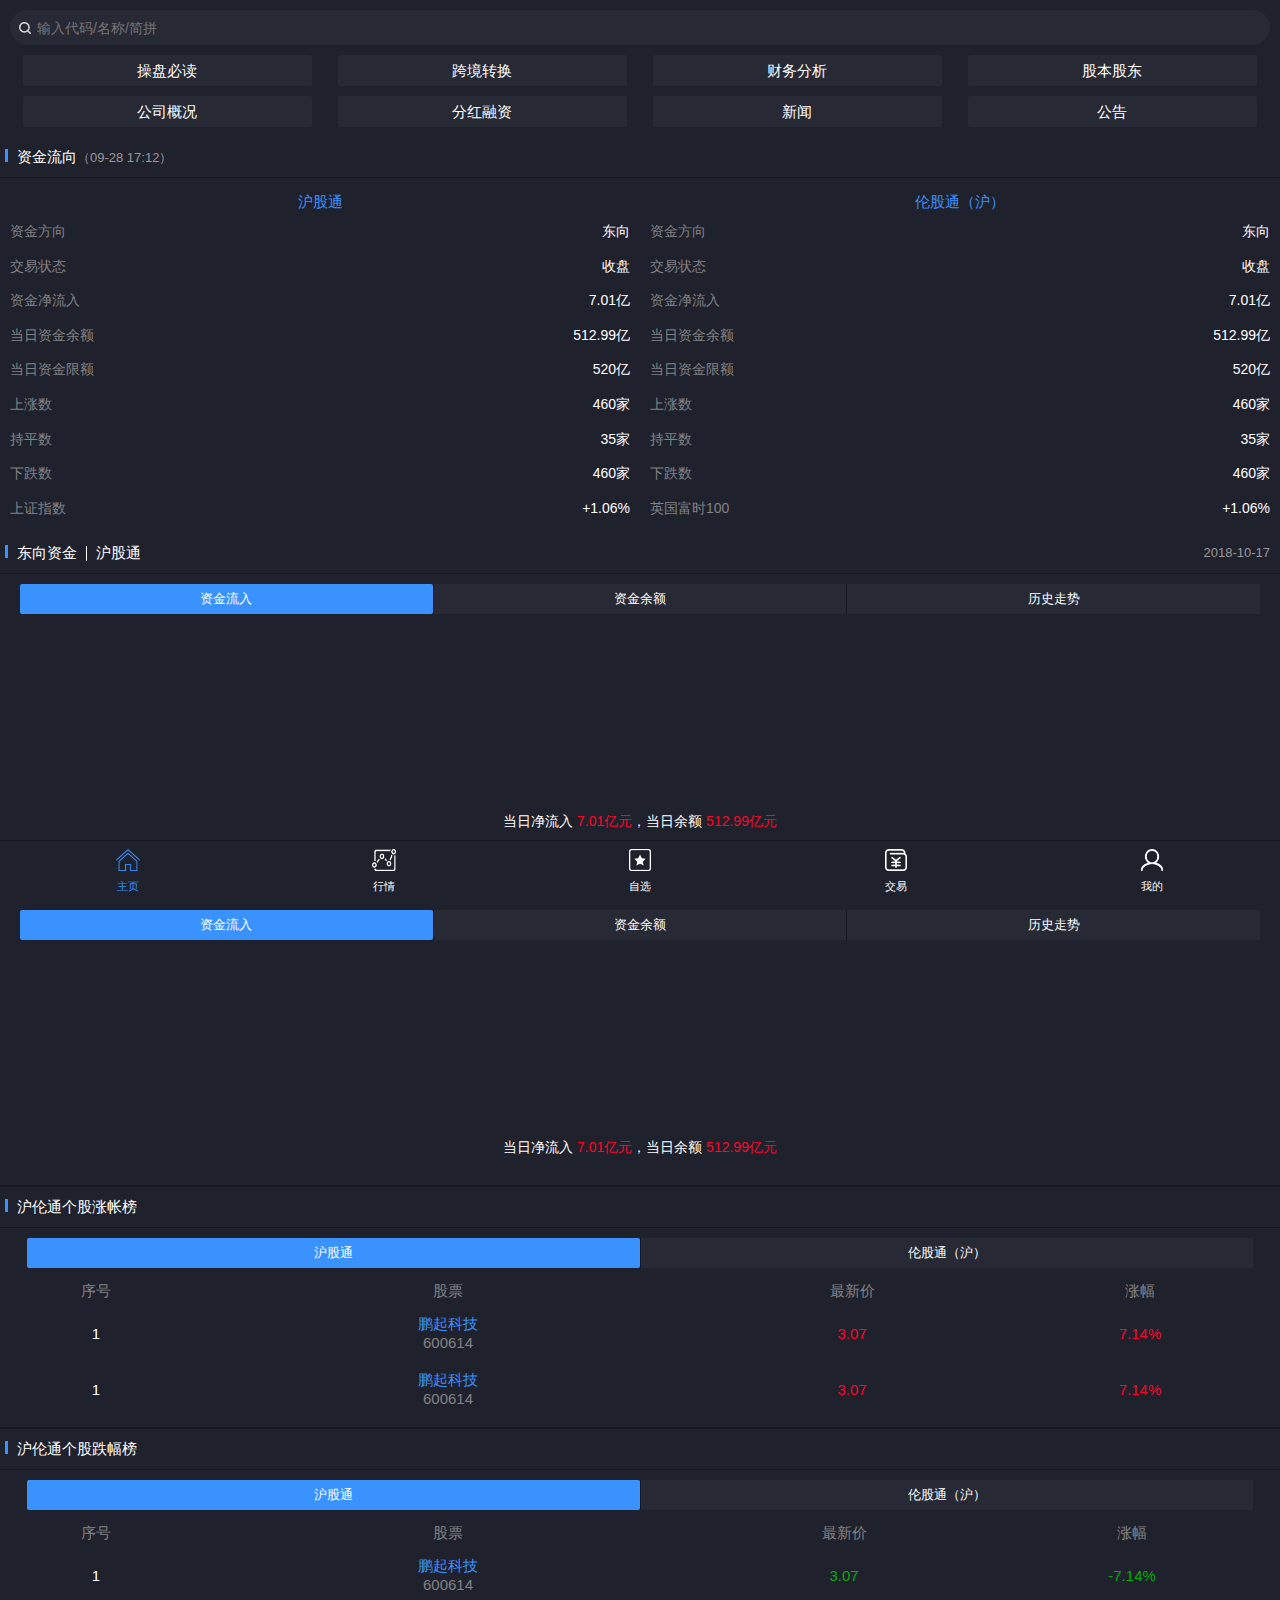
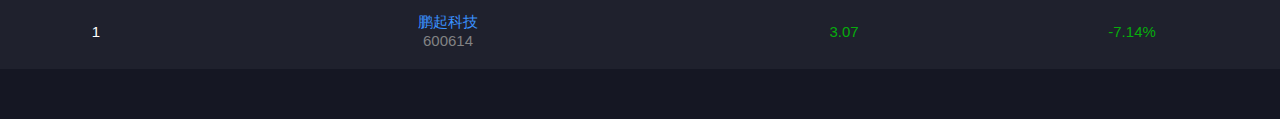
==== index.html @ cac0d77d "hlt" ====
<!DOCTYPE html>
<html lang="en">

<head>
  <meta charset="UTF-8">
  <meta name="viewport" content="width=device-width, initial-scale=1, maximum-scale=1, user-scalable=no">
  <link rel="stylesheet" href="./css/mui.min.css">
  <link rel="stylesheet" href="./css/f_style.css">
  <meta http-equiv="X-UA-Compatible" content="ie=edge,chrome=1">
  <title>沪伦通-首页</title>
</head>

<body class="bg1">
  <div class="hlt-wrapper hlt-index">
    <header id="header" class="m-header mui-bar mui-bar-nav">
      <div class="search-wrapper pr"onclick="window.location.href='./search.html'">
        <input type="text" class="search-ipt w-100" disabled  placeholder="输入代码/名称/简拼" >
        <i class="m-icon m-icon-search"></i>
      </div>
    </header>
    <div class="mui-content bg1 pb50">
      <div class="m-panel bg3 pt11">
        <ul class="nav-wrapper ">
          <li class="nav-item "><a href="tradersMustRead.html">操盘必读</a></li>
          <li class="nav-item"><a href="research.html">跨境转换</a></li>
          <li class="nav-item"><a href="OFA.html">财务分析</a></li>
          <li class="nav-item"><a href="shareholderCapital.html">股本股东</a></li>
          <li class="nav-item "><a href="companyProfile.html">公司概况</a></li>
          <li class="nav-item"><a href="analyze.html">分红融资</a></li>
          <li class="nav-item "><a href="news.html">新闻</a></li>
          <li class="nav-item"><a href="notice.html">公告</a></li>
        </ul>
      </div>
      <!-- 资金流向 -->
      <h2 class="m-title mb1 bg3">资金流向<span class="time">（09-28 17:12）</span></h2>
      <div class="m-panel bg3">
        <div class="latest-indicators">
          <div class="l">
            <div class="title-l tc pb10">沪股通</div>
            <p class="latest-indicators-item"><span class="name">资金方向</span><span class="num">东向</span></p>
            <p class="latest-indicators-item"><span class="name">交易状态</span><span class="num">收盘</span></p>
            <p class="latest-indicators-item"><span class="name">资金净流入</span><span class="num">7.01亿</span></p>
            <p class="latest-indicators-item"><span class="name">当日资金余额</span><span class="num"> 512.99亿</span></p>
            <p class="latest-indicators-item"><span class="name">当日资金限额</span><span class="num"> 520亿</span></p>
            <p class="latest-indicators-item"><span class="name">上涨数</span><span class="num">460家</span></p>
            <p class="latest-indicators-item"><span class="name">持平数</span><span class="num">35家</span></p>
            <p class="latest-indicators-item"><span class="name">下跌数</span><span class="num">460家</span></p>
            <p class="latest-indicators-item"><span class="name">上证指数</span><span class="num">+1.06%</span></p>
          </div>
          <div class="r">
            <div class="title-l tc pb10">伦股通（沪）</div>
            <p class="latest-indicators-item"><span class="name">资金方向</span><span class="num">东向</span></p>
            <p class="latest-indicators-item"><span class="name">交易状态</span><span class="num">收盘</span></p>
            <p class="latest-indicators-item"><span class="name">资金净流入</span><span class="num">7.01亿</span></p>
            <p class="latest-indicators-item"><span class="name">当日资金余额</span><span class="num"> 512.99亿</span></p>
            <p class="latest-indicators-item"><span class="name">当日资金限额</span><span class="num"> 520亿</span></p>
            <p class="latest-indicators-item"><span class="name">上涨数</span><span class="num">460家</span></p>
            <p class="latest-indicators-item"><span class="name">持平数</span><span class="num">35家</span></p>
            <p class="latest-indicators-item"><span class="name">下跌数</span><span class="num">460家</span></p>
            <p class="latest-indicators-item"><span class="name">英国富时100</span><span class="num">+1.06%</span></p>
          </div>
        </div>
      </div>
      <!-- 资金流向 end-->
      <!-- 东向资金 -->
      <h2 class="m-title mb1 bg3">东向资金 <i class="line"></i> 沪股通<span class="time r">2018-10-17</span></h2>
      <div class="m-panel bg3 pb10">
        <div class="m-tabs-wrapper pl20 pr20">
          <ul id="dxzj" class="time-list pt10">
            <li class="time-item active">资金流入</li>
            <li class="time-item">资金余额</li>
            <li class="time-item">历史走势</li>
          </ul>
        </div>
        <div class="rangeSelector tab-box  mt20 js-dRange" style="display: none;">
          <ul class="time-list time-list-small">
            <li class="time-item active">近1月</li>
            <li class="time-item">近3月</li>
            <li class="time-item">近6月</li>
            <li class="time-item">近1年</li>
            <li class="time-item">全部</li>
          </ul>
        </div>
        <div id="dcharts" class="indexCharts"></div>
        <div class="lenged_wrapper">
          <div class="lenged-item mb8 tc">
            当日净流入 <span class="cRed">7.01亿元</span>，当日余额 <span class="cRed">512.99亿元</span>
          </div>
        </div>
      </div>
      <!-- 东向资金 end-->
       <!-- 东向资金 -->
      <h2 class="m-title mb1 bg3">西向资金 <i class="line"></i> 伦股通<span class="time r">2018-10-17</span></h2>
      <div class="m-panel bg3 pb10">
        <div class="m-tabs-wrapper pl20 pr20">
          <ul id="xxzj" class="time-list pt10">
            <li class="time-item active">资金流入</li>
            <li class="time-item">资金余额</li>
            <li class="time-item">历史走势</li>
          </ul>
        </div>
        <div class="rangeSelector tab-box  mt20 js-xRange" style="display: none;">
          <ul class="time-list time-list-small">
            <li class="time-item active">近1月</li>
            <li class="time-item">近3月</li>
            <li class="time-item">近6月</li>
            <li class="time-item">近1年</li>
            <li class="time-item">全部</li>
          </ul>
        </div>
        <div id="xcharts" class="indexCharts"></div>
        <div class="lenged_wrapper">
          <div class="lenged-item mb8 tc">
            当日净流入 <span class="cRed">7.01亿元</span>，当日余额 <span class="cRed">512.99亿元</span>
          </div>
        </div>
      </div>
      <!-- 东向资金 end-->
      <!-- 沪伦通个股涨帐榜 -->
      <h2 class="m-title bg3 mb1 mt2">沪伦通个股涨帐榜</h2>
      <div class="m-panel bg3 pb10">
        <ul class="time-list pt10 time-list-2">
          <li class="time-item active">沪股通</li>
          <li class="time-item">伦股通（沪）</li>
        </ul>
        <div class="executive table mui-text-center pt10">
          <table>
            <thead>
              <tr>
                <th width="15%">序号</th>
                <th width="40%">股票</th>
                <th>最新价</th>
                <th>涨幅</th>
              </tr>
            </thead>
            <tbody>
              <tr>
                <td>1</td>
                <td>
                  <p class="stock-name">鹏起科技</p>
                  <p class="stock-code">600614</p>
                </td>
                <td class="cRed">3.07</td>
                <td class="cRed">7.14%</td>
              </tr>
              <tr>
                <td>1</td>
                <td>
                  <p class="stock-name">鹏起科技</p>
                  <p class="stock-code">600614</p>
                </td>
                <td class="cRed">3.07</td>
                <td class="cRed">7.14%</td>
              </tr>
            </tbody>
          </table>
        </div>
      </div>
      <!-- 沪伦通个股涨帐榜 end-->
      <!-- 沪伦通个股跌幅榜 -->
      <h2 class="m-title bg3 mb1 mt2">沪伦通个股跌幅榜</h2>
      <div class="m-panel bg3 pb10">
        <ul class="time-list pt10 time-list-2">
          <li class="time-item active">沪股通</li>
          <li class="time-item">伦股通（沪）</li>
        </ul>
        <div class="executive table mui-text-center pt10">
          <table>
            <thead>
              <tr>
                <th width="15%">序号</th>
                <th width="40%">股票</th>
                <th>最新价</th>
                <th>涨幅</th>
              </tr>
            </thead>
            <tbody>
              <tr>
                <td>1</td>
                <td>
                  <p class="stock-name">鹏起科技</p>
                  <p class="stock-code">600614</p>
                </td>
                <td class="cGreen">3.07</td>
                <td class="cGreen">-7.14%</td>
              </tr>
              <tr>
                <td>1</td>
                <td>
                  <p class="stock-name">鹏起科技</p>
                  <p class="stock-code">600614</p>
                </td>
                <td class="cGreen">3.07</td>
                <td class="cGreen">-7.14%</td>
              </tr>
            </tbody>
          </table>
        </div>
      </div>
      <!-- 沪伦通个股跌幅榜 end-->
    </div>
    <footer>
      <nav class="mui-bar mui-bar-tab bg3 m-footer-bar">
        <a class="mui-tab-items mui-active" href="index.html">
          <span class="mui-icon m-icon-generalize"></span>
          <span class="mui-tab-label">主页</span>
        </a>
        <a class="mui-tab-items" href="javascript:;">
          <span class="mui-icon m-icon-charts"></span>
          <span class="mui-tab-label">行情</span>
        </a>
        <a class="mui-tab-items" href="javascript:;">
          <span class="mui-icon m-icon-news"></span>
          <span class="mui-tab-label">自选</span>
        </a>
        <a class="mui-tab-items" href="javascript:;">
          <span class="mui-icon m-icon-finance"></span>
          <span class="mui-tab-label">交易</span>
        </a>
        <a class="mui-tab-items" href="javascript:;">
          <span class="mui-icon m-icon-analyze"></span>
          <span class="mui-tab-label">我的</span>
        </a>
      </nav>
    </footer>
  </div>
  <script type="text/javascript" src="./assets/libs/seajs.js"></script>
  <script type="text/javascript" src="./assets/libs/mui.min.js"></script>
  <script type="text/javascript" src="./assets/js/config.js"></script>
  <script>
    window.onload = function () {
      seajs.use('./js/index.js');
    }
  </script>
</body>

</html>
---- css/f_style.css ----
@charset "UTF-8";
/*css Document*/
html, body, div, span, applet, object, iframe,
h1, h2, h3, h4, h5, h6, p, blockquote, pre,
a, abbr, acronym, address, big, cite, code,
del, dfn, em, img, ins, kbd, q, s, samp,
small, strike, strong, sub, sup, tt, var,
b, u, i, center,
dl, dt, dd, ol, ul, li,
fieldset, form, label, legend,
table, caption, tbody, tfoot, thead, tr, th, td,
article, aside, canvas, details, embed,
figure, figcaption, footer, header, hgroup,
menu, nav, output, ruby, section, summary,
time, mark, audio, video {
  margin: 0;
  padding: 0;
  border: 0;
  font-size: 100%;
  font: inherit;
  vertical-align: baseline; }

/* HTML5 display-role reset for older browsers */
article, aside, details, figcaption, figure,
footer, header, hgroup, menu, nav, section {
  display: block; }

ol, ul {
  list-style: none; }

blockquote, q {
  quotes: none; }

blockquote:before, blockquote:after,
q:before, q:after {
  content: '';
  content: none; }

table {
  border-collapse: collapse;
  border-spacing: 0; }

body {
  font-style: normal;
  -webkit-font-smoothing: antialiased;
  font-family: Helvetica, Tahoma, Arial, "Hiragino Sans GB", "Hiragino Sans GB W3", "Microsoft YaHei", STXihei, STHeiti, Heiti, SimSun, sans-serif; }

img {
  border: none; }

input, select, textarea {
  outline: none;
  border: none;
  background: none; }

input {
  appearance: button;
  -moz-appearance: button;
  -webkit-appearance: button; }

textarea {
  resize: none; }

a {
  text-decoration: none;
  color: #656565;
  -webkit-tap-highlight-color: rgba(0, 0, 0, 0);
  -moz-tap-highlight-color: rgba(0, 0, 0, 0);
  -ms-tap-highlight-color: rgba(0, 0, 0, 0);
  -o-tap-highlight-color: rgba(0, 0, 0, 0);
  tap-highlight-color: rgba(0, 0, 0, 0); }

.clearfix:after {
  content: "";
  display: block;
  clear: both; }

.clearfix {
  zoom: 1;
  clear: both; }

.fl {
  float: left; }

.fr {
  float: right; }

.tc {
  text-align: center !important; }

.tr {
  text-align: right !important; }

.tl {
  text-align: left !important; }

.cRed {
  color: #fa0729 !important; }

.cGreen {
  color: #06ac0c !important; }

.fontBold {
  font-weight: bold !important; }

.pr {
  position: relative; }

ul, li {
  list-style: none;
  padding: 0;
  margin: 0; }

.mr1 {
  margin-right: 1px !important; }

.ml1 {
  margin-left: 1px !important; }

.mt1 {
  margin-top: 1px !important; }

.mb1 {
  margin-bottom: 1px !important; }

.pr1 {
  padding-right: 1px !important; }

.pl1 {
  padding-left: 1px !important; }

.pt1 {
  padding-top: 1px !important; }

.pb1 {
  padding-bottom: 1px !important; }

.mr2 {
  margin-right: 2px !important; }

.ml2 {
  margin-left: 2px !important; }

.mt2 {
  margin-top: 2px !important; }

.mb2 {
  margin-bottom: 2px !important; }

.pr2 {
  padding-right: 2px !important; }

.pl2 {
  padding-left: 2px !important; }

.pt2 {
  padding-top: 2px !important; }

.pb2 {
  padding-bottom: 2px !important; }

.mr3 {
  margin-right: 3px !important; }

.ml3 {
  margin-left: 3px !important; }

.mt3 {
  margin-top: 3px !important; }

.mb3 {
  margin-bottom: 3px !important; }

.pr3 {
  padding-right: 3px !important; }

.pl3 {
  padding-left: 3px !important; }

.pt3 {
  padding-top: 3px !important; }

.pb3 {
  padding-bottom: 3px !important; }

.mr4 {
  margin-right: 4px !important; }

.ml4 {
  margin-left: 4px !important; }

.mt4 {
  margin-top: 4px !important; }

.mb4 {
  margin-bottom: 4px !important; }

.pr4 {
  padding-right: 4px !important; }

.pl4 {
  padding-left: 4px !important; }

.pt4 {
  padding-top: 4px !important; }

.pb4 {
  padding-bottom: 4px !important; }

.mr5 {
  margin-right: 5px !important; }

.ml5 {
  margin-left: 5px !important; }

.mt5 {
  margin-top: 5px !important; }

.mb5 {
  margin-bottom: 5px !important; }

.pr5 {
  padding-right: 5px !important; }

.pl5 {
  padding-left: 5px !important; }

.pt5 {
  padding-top: 5px !important; }

.pb5 {
  padding-bottom: 5px !important; }

.mr6 {
  margin-right: 6px !important; }

.ml6 {
  margin-left: 6px !important; }

.mt6 {
  margin-top: 6px !important; }

.mb6 {
  margin-bottom: 6px !important; }

.pr6 {
  padding-right: 6px !important; }

.pl6 {
  padding-left: 6px !important; }

.pt6 {
  padding-top: 6px !important; }

.pb6 {
  padding-bottom: 6px !important; }

.mr7 {
  margin-right: 7px !important; }

.ml7 {
  margin-left: 7px !important; }

.mt7 {
  margin-top: 7px !important; }

.mb7 {
  margin-bottom: 7px !important; }

.pr7 {
  padding-right: 7px !important; }

.pl7 {
  padding-left: 7px !important; }

.pt7 {
  padding-top: 7px !important; }

.pb7 {
  padding-bottom: 7px !important; }

.mr8 {
  margin-right: 8px !important; }

.ml8 {
  margin-left: 8px !important; }

.mt8 {
  margin-top: 8px !important; }

.mb8 {
  margin-bottom: 8px !important; }

.pr8 {
  padding-right: 8px !important; }

.pl8 {
  padding-left: 8px !important; }

.pt8 {
  padding-top: 8px !important; }

.pb8 {
  padding-bottom: 8px !important; }

.mr9 {
  margin-right: 9px !important; }

.ml9 {
  margin-left: 9px !important; }

.mt9 {
  margin-top: 9px !important; }

.mb9 {
  margin-bottom: 9px !important; }

.pr9 {
  padding-right: 9px !important; }

.pl9 {
  padding-left: 9px !important; }

.pt9 {
  padding-top: 9px !important; }

.pb9 {
  padding-bottom: 9px !important; }

.mr10 {
  margin-right: 10px !important; }

.ml10 {
  margin-left: 10px !important; }

.mt10 {
  margin-top: 10px !important; }

.mb10 {
  margin-bottom: 10px !important; }

.pr10 {
  padding-right: 10px !important; }

.pl10 {
  padding-left: 10px !important; }

.pt10 {
  padding-top: 10px !important; }

.pb10 {
  padding-bottom: 10px !important; }

.mr11 {
  margin-right: 11px !important; }

.ml11 {
  margin-left: 11px !important; }

.mt11 {
  margin-top: 11px !important; }

.mb11 {
  margin-bottom: 11px !important; }

.pr11 {
  padding-right: 11px !important; }

.pl11 {
  padding-left: 11px !important; }

.pt11 {
  padding-top: 11px !important; }

.pb11 {
  padding-bottom: 11px !important; }

.mr12 {
  margin-right: 12px !important; }

.ml12 {
  margin-left: 12px !important; }

.mt12 {
  margin-top: 12px !important; }

.mb12 {
  margin-bottom: 12px !important; }

.pr12 {
  padding-right: 12px !important; }

.pl12 {
  padding-left: 12px !important; }

.pt12 {
  padding-top: 12px !important; }

.pb12 {
  padding-bottom: 12px !important; }

.mr13 {
  margin-right: 13px !important; }

.ml13 {
  margin-left: 13px !important; }

.mt13 {
  margin-top: 13px !important; }

.mb13 {
  margin-bottom: 13px !important; }

.pr13 {
  padding-right: 13px !important; }

.pl13 {
  padding-left: 13px !important; }

.pt13 {
  padding-top: 13px !important; }

.pb13 {
  padding-bottom: 13px !important; }

.mr14 {
  margin-right: 14px !important; }

.ml14 {
  margin-left: 14px !important; }

.mt14 {
  margin-top: 14px !important; }

.mb14 {
  margin-bottom: 14px !important; }

.pr14 {
  padding-right: 14px !important; }

.pl14 {
  padding-left: 14px !important; }

.pt14 {
  padding-top: 14px !important; }

.pb14 {
  padding-bottom: 14px !important; }

.mr15 {
  margin-right: 15px !important; }

.ml15 {
  margin-left: 15px !important; }

.mt15 {
  margin-top: 15px !important; }

.mb15 {
  margin-bottom: 15px !important; }

.pr15 {
  padding-right: 15px !important; }

.pl15 {
  padding-left: 15px !important; }

.pt15 {
  padding-top: 15px !important; }

.pb15 {
  padding-bottom: 15px !important; }

.mr16 {
  margin-right: 16px !important; }

.ml16 {
  margin-left: 16px !important; }

.mt16 {
  margin-top: 16px !important; }

.mb16 {
  margin-bottom: 16px !important; }

.pr16 {
  padding-right: 16px !important; }

.pl16 {
  padding-left: 16px !important; }

.pt16 {
  padding-top: 16px !important; }

.pb16 {
  padding-bottom: 16px !important; }

.mr17 {
  margin-right: 17px !important; }

.ml17 {
  margin-left: 17px !important; }

.mt17 {
  margin-top: 17px !important; }

.mb17 {
  margin-bottom: 17px !important; }

.pr17 {
  padding-right: 17px !important; }

.pl17 {
  padding-left: 17px !important; }

.pt17 {
  padding-top: 17px !important; }

.pb17 {
  padding-bottom: 17px !important; }

.mr18 {
  margin-right: 18px !important; }

.ml18 {
  margin-left: 18px !important; }

.mt18 {
  margin-top: 18px !important; }

.mb18 {
  margin-bottom: 18px !important; }

.pr18 {
  padding-right: 18px !important; }

.pl18 {
  padding-left: 18px !important; }

.pt18 {
  padding-top: 18px !important; }

.pb18 {
  padding-bottom: 18px !important; }

.mr19 {
  margin-right: 19px !important; }

.ml19 {
  margin-left: 19px !important; }

.mt19 {
  margin-top: 19px !important; }

.mb19 {
  margin-bottom: 19px !important; }

.pr19 {
  padding-right: 19px !important; }

.pl19 {
  padding-left: 19px !important; }

.pt19 {
  padding-top: 19px !important; }

.pb19 {
  padding-bottom: 19px !important; }

.mr20 {
  margin-right: 20px !important; }

.ml20 {
  margin-left: 20px !important; }

.mt20 {
  margin-top: 20px !important; }

.mb20 {
  margin-bottom: 20px !important; }

.pr20 {
  padding-right: 20px !important; }

.pl20 {
  padding-left: 20px !important; }

.pt20 {
  padding-top: 20px !important; }

.pb20 {
  padding-bottom: 20px !important; }

.mr21 {
  margin-right: 21px !important; }

.ml21 {
  margin-left: 21px !important; }

.mt21 {
  margin-top: 21px !important; }

.mb21 {
  margin-bottom: 21px !important; }

.pr21 {
  padding-right: 21px !important; }

.pl21 {
  padding-left: 21px !important; }

.pt21 {
  padding-top: 21px !important; }

.pb21 {
  padding-bottom: 21px !important; }

.mr22 {
  margin-right: 22px !important; }

.ml22 {
  margin-left: 22px !important; }

.mt22 {
  margin-top: 22px !important; }

.mb22 {
  margin-bottom: 22px !important; }

.pr22 {
  padding-right: 22px !important; }

.pl22 {
  padding-left: 22px !important; }

.pt22 {
  padding-top: 22px !important; }

.pb22 {
  padding-bottom: 22px !important; }

.mr23 {
  margin-right: 23px !important; }

.ml23 {
  margin-left: 23px !important; }

.mt23 {
  margin-top: 23px !important; }

.mb23 {
  margin-bottom: 23px !important; }

.pr23 {
  padding-right: 23px !important; }

.pl23 {
  padding-left: 23px !important; }

.pt23 {
  padding-top: 23px !important; }

.pb23 {
  padding-bottom: 23px !important; }

.mr24 {
  margin-right: 24px !important; }

.ml24 {
  margin-left: 24px !important; }

.mt24 {
  margin-top: 24px !important; }

.mb24 {
  margin-bottom: 24px !important; }

.pr24 {
  padding-right: 24px !important; }

.pl24 {
  padding-left: 24px !important; }

.pt24 {
  padding-top: 24px !important; }

.pb24 {
  padding-bottom: 24px !important; }

.mr25 {
  margin-right: 25px !important; }

.ml25 {
  margin-left: 25px !important; }

.mt25 {
  margin-top: 25px !important; }

.mb25 {
  margin-bottom: 25px !important; }

.pr25 {
  padding-right: 25px !important; }

.pl25 {
  padding-left: 25px !important; }

.pt25 {
  padding-top: 25px !important; }

.pb25 {
  padding-bottom: 25px !important; }

.mr26 {
  margin-right: 26px !important; }

.ml26 {
  margin-left: 26px !important; }

.mt26 {
  margin-top: 26px !important; }

.mb26 {
  margin-bottom: 26px !important; }

.pr26 {
  padding-right: 26px !important; }

.pl26 {
  padding-left: 26px !important; }

.pt26 {
  padding-top: 26px !important; }

.pb26 {
  padding-bottom: 26px !important; }

.mr27 {
  margin-right: 27px !important; }

.ml27 {
  margin-left: 27px !important; }

.mt27 {
  margin-top: 27px !important; }

.mb27 {
  margin-bottom: 27px !important; }

.pr27 {
  padding-right: 27px !important; }

.pl27 {
  padding-left: 27px !important; }

.pt27 {
  padding-top: 27px !important; }

.pb27 {
  padding-bottom: 27px !important; }

.mr28 {
  margin-right: 28px !important; }

.ml28 {
  margin-left: 28px !important; }

.mt28 {
  margin-top: 28px !important; }

.mb28 {
  margin-bottom: 28px !important; }

.pr28 {
  padding-right: 28px !important; }

.pl28 {
  padding-left: 28px !important; }

.pt28 {
  padding-top: 28px !important; }

.pb28 {
  padding-bottom: 28px !important; }

.mr29 {
  margin-right: 29px !important; }

.ml29 {
  margin-left: 29px !important; }

.mt29 {
  margin-top: 29px !important; }

.mb29 {
  margin-bottom: 29px !important; }

.pr29 {
  padding-right: 29px !important; }

.pl29 {
  padding-left: 29px !important; }

.pt29 {
  padding-top: 29px !important; }

.pb29 {
  padding-bottom: 29px !important; }

.mr30 {
  margin-right: 30px !important; }

.ml30 {
  margin-left: 30px !important; }

.mt30 {
  margin-top: 30px !important; }

.mb30 {
  margin-bottom: 30px !important; }

.pr30 {
  padding-right: 30px !important; }

.pl30 {
  padding-left: 30px !important; }

.pt30 {
  padding-top: 30px !important; }

.pb30 {
  padding-bottom: 30px !important; }

.mr31 {
  margin-right: 31px !important; }

.ml31 {
  margin-left: 31px !important; }

.mt31 {
  margin-top: 31px !important; }

.mb31 {
  margin-bottom: 31px !important; }

.pr31 {
  padding-right: 31px !important; }

.pl31 {
  padding-left: 31px !important; }

.pt31 {
  padding-top: 31px !important; }

.pb31 {
  padding-bottom: 31px !important; }

.mr32 {
  margin-right: 32px !important; }

.ml32 {
  margin-left: 32px !important; }

.mt32 {
  margin-top: 32px !important; }

.mb32 {
  margin-bottom: 32px !important; }

.pr32 {
  padding-right: 32px !important; }

.pl32 {
  padding-left: 32px !important; }

.pt32 {
  padding-top: 32px !important; }

.pb32 {
  padding-bottom: 32px !important; }

.mr33 {
  margin-right: 33px !important; }

.ml33 {
  margin-left: 33px !important; }

.mt33 {
  margin-top: 33px !important; }

.mb33 {
  margin-bottom: 33px !important; }

.pr33 {
  padding-right: 33px !important; }

.pl33 {
  padding-left: 33px !important; }

.pt33 {
  padding-top: 33px !important; }

.pb33 {
  padding-bottom: 33px !important; }

.mr34 {
  margin-right: 34px !important; }

.ml34 {
  margin-left: 34px !important; }

.mt34 {
  margin-top: 34px !important; }

.mb34 {
  margin-bottom: 34px !important; }

.pr34 {
  padding-right: 34px !important; }

.pl34 {
  padding-left: 34px !important; }

.pt34 {
  padding-top: 34px !important; }

.pb34 {
  padding-bottom: 34px !important; }

.mr35 {
  margin-right: 35px !important; }

.ml35 {
  margin-left: 35px !important; }

.mt35 {
  margin-top: 35px !important; }

.mb35 {
  margin-bottom: 35px !important; }

.pr35 {
  padding-right: 35px !important; }

.pl35 {
  padding-left: 35px !important; }

.pt35 {
  padding-top: 35px !important; }

.pb35 {
  padding-bottom: 35px !important; }

.mr36 {
  margin-right: 36px !important; }

.ml36 {
  margin-left: 36px !important; }

.mt36 {
  margin-top: 36px !important; }

.mb36 {
  margin-bottom: 36px !important; }

.pr36 {
  padding-right: 36px !important; }

.pl36 {
  padding-left: 36px !important; }

.pt36 {
  padding-top: 36px !important; }

.pb36 {
  padding-bottom: 36px !important; }

.mr37 {
  margin-right: 37px !important; }

.ml37 {
  margin-left: 37px !important; }

.mt37 {
  margin-top: 37px !important; }

.mb37 {
  margin-bottom: 37px !important; }

.pr37 {
  padding-right: 37px !important; }

.pl37 {
  padding-left: 37px !important; }

.pt37 {
  padding-top: 37px !important; }

.pb37 {
  padding-bottom: 37px !important; }

.mr38 {
  margin-right: 38px !important; }

.ml38 {
  margin-left: 38px !important; }

.mt38 {
  margin-top: 38px !important; }

.mb38 {
  margin-bottom: 38px !important; }

.pr38 {
  padding-right: 38px !important; }

.pl38 {
  padding-left: 38px !important; }

.pt38 {
  padding-top: 38px !important; }

.pb38 {
  padding-bottom: 38px !important; }

.mr39 {
  margin-right: 39px !important; }

.ml39 {
  margin-left: 39px !important; }

.mt39 {
  margin-top: 39px !important; }

.mb39 {
  margin-bottom: 39px !important; }

.pr39 {
  padding-right: 39px !important; }

.pl39 {
  padding-left: 39px !important; }

.pt39 {
  padding-top: 39px !important; }

.pb39 {
  padding-bottom: 39px !important; }

.mr40 {
  margin-right: 40px !important; }

.ml40 {
  margin-left: 40px !important; }

.mt40 {
  margin-top: 40px !important; }

.mb40 {
  margin-bottom: 40px !important; }

.pr40 {
  padding-right: 40px !important; }

.pl40 {
  padding-left: 40px !important; }

.pt40 {
  padding-top: 40px !important; }

.pb40 {
  padding-bottom: 40px !important; }

.mr41 {
  margin-right: 41px !important; }

.ml41 {
  margin-left: 41px !important; }

.mt41 {
  margin-top: 41px !important; }

.mb41 {
  margin-bottom: 41px !important; }

.pr41 {
  padding-right: 41px !important; }

.pl41 {
  padding-left: 41px !important; }

.pt41 {
  padding-top: 41px !important; }

.pb41 {
  padding-bottom: 41px !important; }

.mr42 {
  margin-right: 42px !important; }

.ml42 {
  margin-left: 42px !important; }

.mt42 {
  margin-top: 42px !important; }

.mb42 {
  margin-bottom: 42px !important; }

.pr42 {
  padding-right: 42px !important; }

.pl42 {
  padding-left: 42px !important; }

.pt42 {
  padding-top: 42px !important; }

.pb42 {
  padding-bottom: 42px !important; }

.mr43 {
  margin-right: 43px !important; }

.ml43 {
  margin-left: 43px !important; }

.mt43 {
  margin-top: 43px !important; }

.mb43 {
  margin-bottom: 43px !important; }

.pr43 {
  padding-right: 43px !important; }

.pl43 {
  padding-left: 43px !important; }

.pt43 {
  padding-top: 43px !important; }

.pb43 {
  padding-bottom: 43px !important; }

.mr44 {
  margin-right: 44px !important; }

.ml44 {
  margin-left: 44px !important; }

.mt44 {
  margin-top: 44px !important; }

.mb44 {
  margin-bottom: 44px !important; }

.pr44 {
  padding-right: 44px !important; }

.pl44 {
  padding-left: 44px !important; }

.pt44 {
  padding-top: 44px !important; }

.pb44 {
  padding-bottom: 44px !important; }

.mr45 {
  margin-right: 45px !important; }

.ml45 {
  margin-left: 45px !important; }

.mt45 {
  margin-top: 45px !important; }

.mb45 {
  margin-bottom: 45px !important; }

.pr45 {
  padding-right: 45px !important; }

.pl45 {
  padding-left: 45px !important; }

.pt45 {
  padding-top: 45px !important; }

.pb45 {
  padding-bottom: 45px !important; }

.mr46 {
  margin-right: 46px !important; }

.ml46 {
  margin-left: 46px !important; }

.mt46 {
  margin-top: 46px !important; }

.mb46 {
  margin-bottom: 46px !important; }

.pr46 {
  padding-right: 46px !important; }

.pl46 {
  padding-left: 46px !important; }

.pt46 {
  padding-top: 46px !important; }

.pb46 {
  padding-bottom: 46px !important; }

.mr47 {
  margin-right: 47px !important; }

.ml47 {
  margin-left: 47px !important; }

.mt47 {
  margin-top: 47px !important; }

.mb47 {
  margin-bottom: 47px !important; }

.pr47 {
  padding-right: 47px !important; }

.pl47 {
  padding-left: 47px !important; }

.pt47 {
  padding-top: 47px !important; }

.pb47 {
  padding-bottom: 47px !important; }

.mr48 {
  margin-right: 48px !important; }

.ml48 {
  margin-left: 48px !important; }

.mt48 {
  margin-top: 48px !important; }

.mb48 {
  margin-bottom: 48px !important; }

.pr48 {
  padding-right: 48px !important; }

.pl48 {
  padding-left: 48px !important; }

.pt48 {
  padding-top: 48px !important; }

.pb48 {
  padding-bottom: 48px !important; }

.mr49 {
  margin-right: 49px !important; }

.ml49 {
  margin-left: 49px !important; }

.mt49 {
  margin-top: 49px !important; }

.mb49 {
  margin-bottom: 49px !important; }

.pr49 {
  padding-right: 49px !important; }

.pl49 {
  padding-left: 49px !important; }

.pt49 {
  padding-top: 49px !important; }

.pb49 {
  padding-bottom: 49px !important; }

.mr50 {
  margin-right: 50px !important; }

.ml50 {
  margin-left: 50px !important; }

.mt50 {
  margin-top: 50px !important; }

.mb50 {
  margin-bottom: 50px !important; }

.pr50 {
  padding-right: 50px !important; }

.pl50 {
  padding-left: 50px !important; }

.pt50 {
  padding-top: 50px !important; }

.pb50 {
  padding-bottom: 50px !important; }

.mr51 {
  margin-right: 51px !important; }

.ml51 {
  margin-left: 51px !important; }

.mt51 {
  margin-top: 51px !important; }

.mb51 {
  margin-bottom: 51px !important; }

.pr51 {
  padding-right: 51px !important; }

.pl51 {
  padding-left: 51px !important; }

.pt51 {
  padding-top: 51px !important; }

.pb51 {
  padding-bottom: 51px !important; }

.mr52 {
  margin-right: 52px !important; }

.ml52 {
  margin-left: 52px !important; }

.mt52 {
  margin-top: 52px !important; }

.mb52 {
  margin-bottom: 52px !important; }

.pr52 {
  padding-right: 52px !important; }

.pl52 {
  padding-left: 52px !important; }

.pt52 {
  padding-top: 52px !important; }

.pb52 {
  padding-bottom: 52px !important; }

.mr53 {
  margin-right: 53px !important; }

.ml53 {
  margin-left: 53px !important; }

.mt53 {
  margin-top: 53px !important; }

.mb53 {
  margin-bottom: 53px !important; }

.pr53 {
  padding-right: 53px !important; }

.pl53 {
  padding-left: 53px !important; }

.pt53 {
  padding-top: 53px !important; }

.pb53 {
  padding-bottom: 53px !important; }

.mr54 {
  margin-right: 54px !important; }

.ml54 {
  margin-left: 54px !important; }

.mt54 {
  margin-top: 54px !important; }

.mb54 {
  margin-bottom: 54px !important; }

.pr54 {
  padding-right: 54px !important; }

.pl54 {
  padding-left: 54px !important; }

.pt54 {
  padding-top: 54px !important; }

.pb54 {
  padding-bottom: 54px !important; }

.mr55 {
  margin-right: 55px !important; }

.ml55 {
  margin-left: 55px !important; }

.mt55 {
  margin-top: 55px !important; }

.mb55 {
  margin-bottom: 55px !important; }

.pr55 {
  padding-right: 55px !important; }

.pl55 {
  padding-left: 55px !important; }

.pt55 {
  padding-top: 55px !important; }

.pb55 {
  padding-bottom: 55px !important; }

.mr56 {
  margin-right: 56px !important; }

.ml56 {
  margin-left: 56px !important; }

.mt56 {
  margin-top: 56px !important; }

.mb56 {
  margin-bottom: 56px !important; }

.pr56 {
  padding-right: 56px !important; }

.pl56 {
  padding-left: 56px !important; }

.pt56 {
  padding-top: 56px !important; }

.pb56 {
  padding-bottom: 56px !important; }

.mr57 {
  margin-right: 57px !important; }

.ml57 {
  margin-left: 57px !important; }

.mt57 {
  margin-top: 57px !important; }

.mb57 {
  margin-bottom: 57px !important; }

.pr57 {
  padding-right: 57px !important; }

.pl57 {
  padding-left: 57px !important; }

.pt57 {
  padding-top: 57px !important; }

.pb57 {
  padding-bottom: 57px !important; }

.mr58 {
  margin-right: 58px !important; }

.ml58 {
  margin-left: 58px !important; }

.mt58 {
  margin-top: 58px !important; }

.mb58 {
  margin-bottom: 58px !important; }

.pr58 {
  padding-right: 58px !important; }

.pl58 {
  padding-left: 58px !important; }

.pt58 {
  padding-top: 58px !important; }

.pb58 {
  padding-bottom: 58px !important; }

.mr59 {
  margin-right: 59px !important; }

.ml59 {
  margin-left: 59px !important; }

.mt59 {
  margin-top: 59px !important; }

.mb59 {
  margin-bottom: 59px !important; }

.pr59 {
  padding-right: 59px !important; }

.pl59 {
  padding-left: 59px !important; }

.pt59 {
  padding-top: 59px !important; }

.pb59 {
  padding-bottom: 59px !important; }

.mr60 {
  margin-right: 60px !important; }

.ml60 {
  margin-left: 60px !important; }

.mt60 {
  margin-top: 60px !important; }

.mb60 {
  margin-bottom: 60px !important; }

.pr60 {
  padding-right: 60px !important; }

.pl60 {
  padding-left: 60px !important; }

.pt60 {
  padding-top: 60px !important; }

.pb60 {
  padding-bottom: 60px !important; }

.mr61 {
  margin-right: 61px !important; }

.ml61 {
  margin-left: 61px !important; }

.mt61 {
  margin-top: 61px !important; }

.mb61 {
  margin-bottom: 61px !important; }

.pr61 {
  padding-right: 61px !important; }

.pl61 {
  padding-left: 61px !important; }

.pt61 {
  padding-top: 61px !important; }

.pb61 {
  padding-bottom: 61px !important; }

.mr62 {
  margin-right: 62px !important; }

.ml62 {
  margin-left: 62px !important; }

.mt62 {
  margin-top: 62px !important; }

.mb62 {
  margin-bottom: 62px !important; }

.pr62 {
  padding-right: 62px !important; }

.pl62 {
  padding-left: 62px !important; }

.pt62 {
  padding-top: 62px !important; }

.pb62 {
  padding-bottom: 62px !important; }

.mr63 {
  margin-right: 63px !important; }

.ml63 {
  margin-left: 63px !important; }

.mt63 {
  margin-top: 63px !important; }

.mb63 {
  margin-bottom: 63px !important; }

.pr63 {
  padding-right: 63px !important; }

.pl63 {
  padding-left: 63px !important; }

.pt63 {
  padding-top: 63px !important; }

.pb63 {
  padding-bottom: 63px !important; }

.mr64 {
  margin-right: 64px !important; }

.ml64 {
  margin-left: 64px !important; }

.mt64 {
  margin-top: 64px !important; }

.mb64 {
  margin-bottom: 64px !important; }

.pr64 {
  padding-right: 64px !important; }

.pl64 {
  padding-left: 64px !important; }

.pt64 {
  padding-top: 64px !important; }

.pb64 {
  padding-bottom: 64px !important; }

.mr65 {
  margin-right: 65px !important; }

.ml65 {
  margin-left: 65px !important; }

.mt65 {
  margin-top: 65px !important; }

.mb65 {
  margin-bottom: 65px !important; }

.pr65 {
  padding-right: 65px !important; }

.pl65 {
  padding-left: 65px !important; }

.pt65 {
  padding-top: 65px !important; }

.pb65 {
  padding-bottom: 65px !important; }

.mr66 {
  margin-right: 66px !important; }

.ml66 {
  margin-left: 66px !important; }

.mt66 {
  margin-top: 66px !important; }

.mb66 {
  margin-bottom: 66px !important; }

.pr66 {
  padding-right: 66px !important; }

.pl66 {
  padding-left: 66px !important; }

.pt66 {
  padding-top: 66px !important; }

.pb66 {
  padding-bottom: 66px !important; }

.mr67 {
  margin-right: 67px !important; }

.ml67 {
  margin-left: 67px !important; }

.mt67 {
  margin-top: 67px !important; }

.mb67 {
  margin-bottom: 67px !important; }

.pr67 {
  padding-right: 67px !important; }

.pl67 {
  padding-left: 67px !important; }

.pt67 {
  padding-top: 67px !important; }

.pb67 {
  padding-bottom: 67px !important; }

.mr68 {
  margin-right: 68px !important; }

.ml68 {
  margin-left: 68px !important; }

.mt68 {
  margin-top: 68px !important; }

.mb68 {
  margin-bottom: 68px !important; }

.pr68 {
  padding-right: 68px !important; }

.pl68 {
  padding-left: 68px !important; }

.pt68 {
  padding-top: 68px !important; }

.pb68 {
  padding-bottom: 68px !important; }

.mr69 {
  margin-right: 69px !important; }

.ml69 {
  margin-left: 69px !important; }

.mt69 {
  margin-top: 69px !important; }

.mb69 {
  margin-bottom: 69px !important; }

.pr69 {
  padding-right: 69px !important; }

.pl69 {
  padding-left: 69px !important; }

.pt69 {
  padding-top: 69px !important; }

.pb69 {
  padding-bottom: 69px !important; }

.mr70 {
  margin-right: 70px !important; }

.ml70 {
  margin-left: 70px !important; }

.mt70 {
  margin-top: 70px !important; }

.mb70 {
  margin-bottom: 70px !important; }

.pr70 {
  padding-right: 70px !important; }

.pl70 {
  padding-left: 70px !important; }

.pt70 {
  padding-top: 70px !important; }

.pb70 {
  padding-bottom: 70px !important; }

.mr71 {
  margin-right: 71px !important; }

.ml71 {
  margin-left: 71px !important; }

.mt71 {
  margin-top: 71px !important; }

.mb71 {
  margin-bottom: 71px !important; }

.pr71 {
  padding-right: 71px !important; }

.pl71 {
  padding-left: 71px !important; }

.pt71 {
  padding-top: 71px !important; }

.pb71 {
  padding-bottom: 71px !important; }

.mr72 {
  margin-right: 72px !important; }

.ml72 {
  margin-left: 72px !important; }

.mt72 {
  margin-top: 72px !important; }

.mb72 {
  margin-bottom: 72px !important; }

.pr72 {
  padding-right: 72px !important; }

.pl72 {
  padding-left: 72px !important; }

.pt72 {
  padding-top: 72px !important; }

.pb72 {
  padding-bottom: 72px !important; }

.mr73 {
  margin-right: 73px !important; }

.ml73 {
  margin-left: 73px !important; }

.mt73 {
  margin-top: 73px !important; }

.mb73 {
  margin-bottom: 73px !important; }

.pr73 {
  padding-right: 73px !important; }

.pl73 {
  padding-left: 73px !important; }

.pt73 {
  padding-top: 73px !important; }

.pb73 {
  padding-bottom: 73px !important; }

.mr74 {
  margin-right: 74px !important; }

.ml74 {
  margin-left: 74px !important; }

.mt74 {
  margin-top: 74px !important; }

.mb74 {
  margin-bottom: 74px !important; }

.pr74 {
  padding-right: 74px !important; }

.pl74 {
  padding-left: 74px !important; }

.pt74 {
  padding-top: 74px !important; }

.pb74 {
  padding-bottom: 74px !important; }

.mr75 {
  margin-right: 75px !important; }

.ml75 {
  margin-left: 75px !important; }

.mt75 {
  margin-top: 75px !important; }

.mb75 {
  margin-bottom: 75px !important; }

.pr75 {
  padding-right: 75px !important; }

.pl75 {
  padding-left: 75px !important; }

.pt75 {
  padding-top: 75px !important; }

.pb75 {
  padding-bottom: 75px !important; }

.mr76 {
  margin-right: 76px !important; }

.ml76 {
  margin-left: 76px !important; }

.mt76 {
  margin-top: 76px !important; }

.mb76 {
  margin-bottom: 76px !important; }

.pr76 {
  padding-right: 76px !important; }

.pl76 {
  padding-left: 76px !important; }

.pt76 {
  padding-top: 76px !important; }

.pb76 {
  padding-bottom: 76px !important; }

.mr77 {
  margin-right: 77px !important; }

.ml77 {
  margin-left: 77px !important; }

.mt77 {
  margin-top: 77px !important; }

.mb77 {
  margin-bottom: 77px !important; }

.pr77 {
  padding-right: 77px !important; }

.pl77 {
  padding-left: 77px !important; }

.pt77 {
  padding-top: 77px !important; }

.pb77 {
  padding-bottom: 77px !important; }

.mr78 {
  margin-right: 78px !important; }

.ml78 {
  margin-left: 78px !important; }

.mt78 {
  margin-top: 78px !important; }

.mb78 {
  margin-bottom: 78px !important; }

.pr78 {
  padding-right: 78px !important; }

.pl78 {
  padding-left: 78px !important; }

.pt78 {
  padding-top: 78px !important; }

.pb78 {
  padding-bottom: 78px !important; }

.mr79 {
  margin-right: 79px !important; }

.ml79 {
  margin-left: 79px !important; }

.mt79 {
  margin-top: 79px !important; }

.mb79 {
  margin-bottom: 79px !important; }

.pr79 {
  padding-right: 79px !important; }

.pl79 {
  padding-left: 79px !important; }

.pt79 {
  padding-top: 79px !important; }

.pb79 {
  padding-bottom: 79px !important; }

.mr80 {
  margin-right: 80px !important; }

.ml80 {
  margin-left: 80px !important; }

.mt80 {
  margin-top: 80px !important; }

.mb80 {
  margin-bottom: 80px !important; }

.pr80 {
  padding-right: 80px !important; }

.pl80 {
  padding-left: 80px !important; }

.pt80 {
  padding-top: 80px !important; }

.pb80 {
  padding-bottom: 80px !important; }

.mr81 {
  margin-right: 81px !important; }

.ml81 {
  margin-left: 81px !important; }

.mt81 {
  margin-top: 81px !important; }

.mb81 {
  margin-bottom: 81px !important; }

.pr81 {
  padding-right: 81px !important; }

.pl81 {
  padding-left: 81px !important; }

.pt81 {
  padding-top: 81px !important; }

.pb81 {
  padding-bottom: 81px !important; }

.mr82 {
  margin-right: 82px !important; }

.ml82 {
  margin-left: 82px !important; }

.mt82 {
  margin-top: 82px !important; }

.mb82 {
  margin-bottom: 82px !important; }

.pr82 {
  padding-right: 82px !important; }

.pl82 {
  padding-left: 82px !important; }

.pt82 {
  padding-top: 82px !important; }

.pb82 {
  padding-bottom: 82px !important; }

.mr83 {
  margin-right: 83px !important; }

.ml83 {
  margin-left: 83px !important; }

.mt83 {
  margin-top: 83px !important; }

.mb83 {
  margin-bottom: 83px !important; }

.pr83 {
  padding-right: 83px !important; }

.pl83 {
  padding-left: 83px !important; }

.pt83 {
  padding-top: 83px !important; }

.pb83 {
  padding-bottom: 83px !important; }

.mr84 {
  margin-right: 84px !important; }

.ml84 {
  margin-left: 84px !important; }

.mt84 {
  margin-top: 84px !important; }

.mb84 {
  margin-bottom: 84px !important; }

.pr84 {
  padding-right: 84px !important; }

.pl84 {
  padding-left: 84px !important; }

.pt84 {
  padding-top: 84px !important; }

.pb84 {
  padding-bottom: 84px !important; }

.mr85 {
  margin-right: 85px !important; }

.ml85 {
  margin-left: 85px !important; }

.mt85 {
  margin-top: 85px !important; }

.mb85 {
  margin-bottom: 85px !important; }

.pr85 {
  padding-right: 85px !important; }

.pl85 {
  padding-left: 85px !important; }

.pt85 {
  padding-top: 85px !important; }

.pb85 {
  padding-bottom: 85px !important; }

.mr86 {
  margin-right: 86px !important; }

.ml86 {
  margin-left: 86px !important; }

.mt86 {
  margin-top: 86px !important; }

.mb86 {
  margin-bottom: 86px !important; }

.pr86 {
  padding-right: 86px !important; }

.pl86 {
  padding-left: 86px !important; }

.pt86 {
  padding-top: 86px !important; }

.pb86 {
  padding-bottom: 86px !important; }

.mr87 {
  margin-right: 87px !important; }

.ml87 {
  margin-left: 87px !important; }

.mt87 {
  margin-top: 87px !important; }

.mb87 {
  margin-bottom: 87px !important; }

.pr87 {
  padding-right: 87px !important; }

.pl87 {
  padding-left: 87px !important; }

.pt87 {
  padding-top: 87px !important; }

.pb87 {
  padding-bottom: 87px !important; }

.mr88 {
  margin-right: 88px !important; }

.ml88 {
  margin-left: 88px !important; }

.mt88 {
  margin-top: 88px !important; }

.mb88 {
  margin-bottom: 88px !important; }

.pr88 {
  padding-right: 88px !important; }

.pl88 {
  padding-left: 88px !important; }

.pt88 {
  padding-top: 88px !important; }

.pb88 {
  padding-bottom: 88px !important; }

.mr89 {
  margin-right: 89px !important; }

.ml89 {
  margin-left: 89px !important; }

.mt89 {
  margin-top: 89px !important; }

.mb89 {
  margin-bottom: 89px !important; }

.pr89 {
  padding-right: 89px !important; }

.pl89 {
  padding-left: 89px !important; }

.pt89 {
  padding-top: 89px !important; }

.pb89 {
  padding-bottom: 89px !important; }

.mr90 {
  margin-right: 90px !important; }

.ml90 {
  margin-left: 90px !important; }

.mt90 {
  margin-top: 90px !important; }

.mb90 {
  margin-bottom: 90px !important; }

.pr90 {
  padding-right: 90px !important; }

.pl90 {
  padding-left: 90px !important; }

.pt90 {
  padding-top: 90px !important; }

.pb90 {
  padding-bottom: 90px !important; }

.mr91 {
  margin-right: 91px !important; }

.ml91 {
  margin-left: 91px !important; }

.mt91 {
  margin-top: 91px !important; }

.mb91 {
  margin-bottom: 91px !important; }

.pr91 {
  padding-right: 91px !important; }

.pl91 {
  padding-left: 91px !important; }

.pt91 {
  padding-top: 91px !important; }

.pb91 {
  padding-bottom: 91px !important; }

.mr92 {
  margin-right: 92px !important; }

.ml92 {
  margin-left: 92px !important; }

.mt92 {
  margin-top: 92px !important; }

.mb92 {
  margin-bottom: 92px !important; }

.pr92 {
  padding-right: 92px !important; }

.pl92 {
  padding-left: 92px !important; }

.pt92 {
  padding-top: 92px !important; }

.pb92 {
  padding-bottom: 92px !important; }

.mr93 {
  margin-right: 93px !important; }

.ml93 {
  margin-left: 93px !important; }

.mt93 {
  margin-top: 93px !important; }

.mb93 {
  margin-bottom: 93px !important; }

.pr93 {
  padding-right: 93px !important; }

.pl93 {
  padding-left: 93px !important; }

.pt93 {
  padding-top: 93px !important; }

.pb93 {
  padding-bottom: 93px !important; }

.mr94 {
  margin-right: 94px !important; }

.ml94 {
  margin-left: 94px !important; }

.mt94 {
  margin-top: 94px !important; }

.mb94 {
  margin-bottom: 94px !important; }

.pr94 {
  padding-right: 94px !important; }

.pl94 {
  padding-left: 94px !important; }

.pt94 {
  padding-top: 94px !important; }

.pb94 {
  padding-bottom: 94px !important; }

.mr95 {
  margin-right: 95px !important; }

.ml95 {
  margin-left: 95px !important; }

.mt95 {
  margin-top: 95px !important; }

.mb95 {
  margin-bottom: 95px !important; }

.pr95 {
  padding-right: 95px !important; }

.pl95 {
  padding-left: 95px !important; }

.pt95 {
  padding-top: 95px !important; }

.pb95 {
  padding-bottom: 95px !important; }

.mr96 {
  margin-right: 96px !important; }

.ml96 {
  margin-left: 96px !important; }

.mt96 {
  margin-top: 96px !important; }

.mb96 {
  margin-bottom: 96px !important; }

.pr96 {
  padding-right: 96px !important; }

.pl96 {
  padding-left: 96px !important; }

.pt96 {
  padding-top: 96px !important; }

.pb96 {
  padding-bottom: 96px !important; }

.mr97 {
  margin-right: 97px !important; }

.ml97 {
  margin-left: 97px !important; }

.mt97 {
  margin-top: 97px !important; }

.mb97 {
  margin-bottom: 97px !important; }

.pr97 {
  padding-right: 97px !important; }

.pl97 {
  padding-left: 97px !important; }

.pt97 {
  padding-top: 97px !important; }

.pb97 {
  padding-bottom: 97px !important; }

.mr98 {
  margin-right: 98px !important; }

.ml98 {
  margin-left: 98px !important; }

.mt98 {
  margin-top: 98px !important; }

.mb98 {
  margin-bottom: 98px !important; }

.pr98 {
  padding-right: 98px !important; }

.pl98 {
  padding-left: 98px !important; }

.pt98 {
  padding-top: 98px !important; }

.pb98 {
  padding-bottom: 98px !important; }

.mr99 {
  margin-right: 99px !important; }

.ml99 {
  margin-left: 99px !important; }

.mt99 {
  margin-top: 99px !important; }

.mb99 {
  margin-bottom: 99px !important; }

.pr99 {
  padding-right: 99px !important; }

.pl99 {
  padding-left: 99px !important; }

.pt99 {
  padding-top: 99px !important; }

.pb99 {
  padding-bottom: 99px !important; }

.mr100 {
  margin-right: 100px !important; }

.ml100 {
  margin-left: 100px !important; }

.mt100 {
  margin-top: 100px !important; }

.mb100 {
  margin-bottom: 100px !important; }

.pr100 {
  padding-right: 100px !important; }

.pl100 {
  padding-left: 100px !important; }

.pt100 {
  padding-top: 100px !important; }

.pb100 {
  padding-bottom: 100px !important; }

.display-box {
  display: -webkit-box;
  display: -moz-box;
  display: -ms-flexbox;
  display: -o-box;
  display: box; }

.w-1 {
  width: 1% !important; }

.w1 {
  width: 1px !important; }

.w-2 {
  width: 2% !important; }

.w2 {
  width: 2px !important; }

.w-3 {
  width: 3% !important; }

.w3 {
  width: 3px !important; }

.w-4 {
  width: 4% !important; }

.w4 {
  width: 4px !important; }

.w-5 {
  width: 5% !important; }

.w5 {
  width: 5px !important; }

.w-6 {
  width: 6% !important; }

.w6 {
  width: 6px !important; }

.w-7 {
  width: 7% !important; }

.w7 {
  width: 7px !important; }

.w-8 {
  width: 8% !important; }

.w8 {
  width: 8px !important; }

.w-9 {
  width: 9% !important; }

.w9 {
  width: 9px !important; }

.w-10 {
  width: 10% !important; }

.w10 {
  width: 10px !important; }

.w-11 {
  width: 11% !important; }

.w11 {
  width: 11px !important; }

.w-12 {
  width: 12% !important; }

.w12 {
  width: 12px !important; }

.w-13 {
  width: 13% !important; }

.w13 {
  width: 13px !important; }

.w-14 {
  width: 14% !important; }

.w14 {
  width: 14px !important; }

.w-15 {
  width: 15% !important; }

.w15 {
  width: 15px !important; }

.w-16 {
  width: 16% !important; }

.w16 {
  width: 16px !important; }

.w-17 {
  width: 17% !important; }

.w17 {
  width: 17px !important; }

.w-18 {
  width: 18% !important; }

.w18 {
  width: 18px !important; }

.w-19 {
  width: 19% !important; }

.w19 {
  width: 19px !important; }

.w-20 {
  width: 20% !important; }

.w20 {
  width: 20px !important; }

.w-21 {
  width: 21% !important; }

.w21 {
  width: 21px !important; }

.w-22 {
  width: 22% !important; }

.w22 {
  width: 22px !important; }

.w-23 {
  width: 23% !important; }

.w23 {
  width: 23px !important; }

.w-24 {
  width: 24% !important; }

.w24 {
  width: 24px !important; }

.w-25 {
  width: 25% !important; }

.w25 {
  width: 25px !important; }

.w-26 {
  width: 26% !important; }

.w26 {
  width: 26px !important; }

.w-27 {
  width: 27% !important; }

.w27 {
  width: 27px !important; }

.w-28 {
  width: 28% !important; }

.w28 {
  width: 28px !important; }

.w-29 {
  width: 29% !important; }

.w29 {
  width: 29px !important; }

.w-30 {
  width: 30% !important; }

.w30 {
  width: 30px !important; }

.w-31 {
  width: 31% !important; }

.w31 {
  width: 31px !important; }

.w-32 {
  width: 32% !important; }

.w32 {
  width: 32px !important; }

.w-33 {
  width: 33% !important; }

.w33 {
  width: 33px !important; }

.w-34 {
  width: 34% !important; }

.w34 {
  width: 34px !important; }

.w-35 {
  width: 35% !important; }

.w35 {
  width: 35px !important; }

.w-36 {
  width: 36% !important; }

.w36 {
  width: 36px !important; }

.w-37 {
  width: 37% !important; }

.w37 {
  width: 37px !important; }

.w-38 {
  width: 38% !important; }

.w38 {
  width: 38px !important; }

.w-39 {
  width: 39% !important; }

.w39 {
  width: 39px !important; }

.w-40 {
  width: 40% !important; }

.w40 {
  width: 40px !important; }

.w-41 {
  width: 41% !important; }

.w41 {
  width: 41px !important; }

.w-42 {
  width: 42% !important; }

.w42 {
  width: 42px !important; }

.w-43 {
  width: 43% !important; }

.w43 {
  width: 43px !important; }

.w-44 {
  width: 44% !important; }

.w44 {
  width: 44px !important; }

.w-45 {
  width: 45% !important; }

.w45 {
  width: 45px !important; }

.w-46 {
  width: 46% !important; }

.w46 {
  width: 46px !important; }

.w-47 {
  width: 47% !important; }

.w47 {
  width: 47px !important; }

.w-48 {
  width: 48% !important; }

.w48 {
  width: 48px !important; }

.w-49 {
  width: 49% !important; }

.w49 {
  width: 49px !important; }

.w-50 {
  width: 50% !important; }

.w50 {
  width: 50px !important; }

.w-51 {
  width: 51% !important; }

.w51 {
  width: 51px !important; }

.w-52 {
  width: 52% !important; }

.w52 {
  width: 52px !important; }

.w-53 {
  width: 53% !important; }

.w53 {
  width: 53px !important; }

.w-54 {
  width: 54% !important; }

.w54 {
  width: 54px !important; }

.w-55 {
  width: 55% !important; }

.w55 {
  width: 55px !important; }

.w-56 {
  width: 56% !important; }

.w56 {
  width: 56px !important; }

.w-57 {
  width: 57% !important; }

.w57 {
  width: 57px !important; }

.w-58 {
  width: 58% !important; }

.w58 {
  width: 58px !important; }

.w-59 {
  width: 59% !important; }

.w59 {
  width: 59px !important; }

.w-60 {
  width: 60% !important; }

.w60 {
  width: 60px !important; }

.w-61 {
  width: 61% !important; }

.w61 {
  width: 61px !important; }

.w-62 {
  width: 62% !important; }

.w62 {
  width: 62px !important; }

.w-63 {
  width: 63% !important; }

.w63 {
  width: 63px !important; }

.w-64 {
  width: 64% !important; }

.w64 {
  width: 64px !important; }

.w-65 {
  width: 65% !important; }

.w65 {
  width: 65px !important; }

.w-66 {
  width: 66% !important; }

.w66 {
  width: 66px !important; }

.w-67 {
  width: 67% !important; }

.w67 {
  width: 67px !important; }

.w-68 {
  width: 68% !important; }

.w68 {
  width: 68px !important; }

.w-69 {
  width: 69% !important; }

.w69 {
  width: 69px !important; }

.w-70 {
  width: 70% !important; }

.w70 {
  width: 70px !important; }

.w-71 {
  width: 71% !important; }

.w71 {
  width: 71px !important; }

.w-72 {
  width: 72% !important; }

.w72 {
  width: 72px !important; }

.w-73 {
  width: 73% !important; }

.w73 {
  width: 73px !important; }

.w-74 {
  width: 74% !important; }

.w74 {
  width: 74px !important; }

.w-75 {
  width: 75% !important; }

.w75 {
  width: 75px !important; }

.w-76 {
  width: 76% !important; }

.w76 {
  width: 76px !important; }

.w-77 {
  width: 77% !important; }

.w77 {
  width: 77px !important; }

.w-78 {
  width: 78% !important; }

.w78 {
  width: 78px !important; }

.w-79 {
  width: 79% !important; }

.w79 {
  width: 79px !important; }

.w-80 {
  width: 80% !important; }

.w80 {
  width: 80px !important; }

.w-81 {
  width: 81% !important; }

.w81 {
  width: 81px !important; }

.w-82 {
  width: 82% !important; }

.w82 {
  width: 82px !important; }

.w-83 {
  width: 83% !important; }

.w83 {
  width: 83px !important; }

.w-84 {
  width: 84% !important; }

.w84 {
  width: 84px !important; }

.w-85 {
  width: 85% !important; }

.w85 {
  width: 85px !important; }

.w-86 {
  width: 86% !important; }

.w86 {
  width: 86px !important; }

.w-87 {
  width: 87% !important; }

.w87 {
  width: 87px !important; }

.w-88 {
  width: 88% !important; }

.w88 {
  width: 88px !important; }

.w-89 {
  width: 89% !important; }

.w89 {
  width: 89px !important; }

.w-90 {
  width: 90% !important; }

.w90 {
  width: 90px !important; }

.w-91 {
  width: 91% !important; }

.w91 {
  width: 91px !important; }

.w-92 {
  width: 92% !important; }

.w92 {
  width: 92px !important; }

.w-93 {
  width: 93% !important; }

.w93 {
  width: 93px !important; }

.w-94 {
  width: 94% !important; }

.w94 {
  width: 94px !important; }

.w-95 {
  width: 95% !important; }

.w95 {
  width: 95px !important; }

.w-96 {
  width: 96% !important; }

.w96 {
  width: 96px !important; }

.w-97 {
  width: 97% !important; }

.w97 {
  width: 97px !important; }

.w-98 {
  width: 98% !important; }

.w98 {
  width: 98px !important; }

.w-99 {
  width: 99% !important; }

.w99 {
  width: 99px !important; }

.w-100 {
  width: 100% !important; }

.w100 {
  width: 100px !important; }

.w-101 {
  width: 101% !important; }

.w101 {
  width: 101px !important; }

.w-102 {
  width: 102% !important; }

.w102 {
  width: 102px !important; }

.w-103 {
  width: 103% !important; }

.w103 {
  width: 103px !important; }

.w-104 {
  width: 104% !important; }

.w104 {
  width: 104px !important; }

.w-105 {
  width: 105% !important; }

.w105 {
  width: 105px !important; }

.w-106 {
  width: 106% !important; }

.w106 {
  width: 106px !important; }

.w-107 {
  width: 107% !important; }

.w107 {
  width: 107px !important; }

.w-108 {
  width: 108% !important; }

.w108 {
  width: 108px !important; }

.w-109 {
  width: 109% !important; }

.w109 {
  width: 109px !important; }

.w-110 {
  width: 110% !important; }

.w110 {
  width: 110px !important; }

.w-111 {
  width: 111% !important; }

.w111 {
  width: 111px !important; }

.w-112 {
  width: 112% !important; }

.w112 {
  width: 112px !important; }

.w-113 {
  width: 113% !important; }

.w113 {
  width: 113px !important; }

.w-114 {
  width: 114% !important; }

.w114 {
  width: 114px !important; }

.w-115 {
  width: 115% !important; }

.w115 {
  width: 115px !important; }

.w-116 {
  width: 116% !important; }

.w116 {
  width: 116px !important; }

.w-117 {
  width: 117% !important; }

.w117 {
  width: 117px !important; }

.w-118 {
  width: 118% !important; }

.w118 {
  width: 118px !important; }

.w-119 {
  width: 119% !important; }

.w119 {
  width: 119px !important; }

.w-120 {
  width: 120% !important; }

.w120 {
  width: 120px !important; }

.w-121 {
  width: 121% !important; }

.w121 {
  width: 121px !important; }

.w-122 {
  width: 122% !important; }

.w122 {
  width: 122px !important; }

.w-123 {
  width: 123% !important; }

.w123 {
  width: 123px !important; }

.w-124 {
  width: 124% !important; }

.w124 {
  width: 124px !important; }

.w-125 {
  width: 125% !important; }

.w125 {
  width: 125px !important; }

.w-126 {
  width: 126% !important; }

.w126 {
  width: 126px !important; }

.w-127 {
  width: 127% !important; }

.w127 {
  width: 127px !important; }

.w-128 {
  width: 128% !important; }

.w128 {
  width: 128px !important; }

.w-129 {
  width: 129% !important; }

.w129 {
  width: 129px !important; }

.w-130 {
  width: 130% !important; }

.w130 {
  width: 130px !important; }

.w-131 {
  width: 131% !important; }

.w131 {
  width: 131px !important; }

.w-132 {
  width: 132% !important; }

.w132 {
  width: 132px !important; }

.w-133 {
  width: 133% !important; }

.w133 {
  width: 133px !important; }

.w-134 {
  width: 134% !important; }

.w134 {
  width: 134px !important; }

.w-135 {
  width: 135% !important; }

.w135 {
  width: 135px !important; }

.w-136 {
  width: 136% !important; }

.w136 {
  width: 136px !important; }

.w-137 {
  width: 137% !important; }

.w137 {
  width: 137px !important; }

.w-138 {
  width: 138% !important; }

.w138 {
  width: 138px !important; }

.w-139 {
  width: 139% !important; }

.w139 {
  width: 139px !important; }

.w-140 {
  width: 140% !important; }

.w140 {
  width: 140px !important; }

.w-141 {
  width: 141% !important; }

.w141 {
  width: 141px !important; }

.w-142 {
  width: 142% !important; }

.w142 {
  width: 142px !important; }

.w-143 {
  width: 143% !important; }

.w143 {
  width: 143px !important; }

.w-144 {
  width: 144% !important; }

.w144 {
  width: 144px !important; }

.w-145 {
  width: 145% !important; }

.w145 {
  width: 145px !important; }

.w-146 {
  width: 146% !important; }

.w146 {
  width: 146px !important; }

.w-147 {
  width: 147% !important; }

.w147 {
  width: 147px !important; }

.w-148 {
  width: 148% !important; }

.w148 {
  width: 148px !important; }

.w-149 {
  width: 149% !important; }

.w149 {
  width: 149px !important; }

.w-150 {
  width: 150% !important; }

.w150 {
  width: 150px !important; }

.w-151 {
  width: 151% !important; }

.w151 {
  width: 151px !important; }

.w-152 {
  width: 152% !important; }

.w152 {
  width: 152px !important; }

.w-153 {
  width: 153% !important; }

.w153 {
  width: 153px !important; }

.w-154 {
  width: 154% !important; }

.w154 {
  width: 154px !important; }

.w-155 {
  width: 155% !important; }

.w155 {
  width: 155px !important; }

.w-156 {
  width: 156% !important; }

.w156 {
  width: 156px !important; }

.w-157 {
  width: 157% !important; }

.w157 {
  width: 157px !important; }

.w-158 {
  width: 158% !important; }

.w158 {
  width: 158px !important; }

.w-159 {
  width: 159% !important; }

.w159 {
  width: 159px !important; }

.w-160 {
  width: 160% !important; }

.w160 {
  width: 160px !important; }

.w-161 {
  width: 161% !important; }

.w161 {
  width: 161px !important; }

.w-162 {
  width: 162% !important; }

.w162 {
  width: 162px !important; }

.w-163 {
  width: 163% !important; }

.w163 {
  width: 163px !important; }

.w-164 {
  width: 164% !important; }

.w164 {
  width: 164px !important; }

.w-165 {
  width: 165% !important; }

.w165 {
  width: 165px !important; }

.w-166 {
  width: 166% !important; }

.w166 {
  width: 166px !important; }

.w-167 {
  width: 167% !important; }

.w167 {
  width: 167px !important; }

.w-168 {
  width: 168% !important; }

.w168 {
  width: 168px !important; }

.w-169 {
  width: 169% !important; }

.w169 {
  width: 169px !important; }

.w-170 {
  width: 170% !important; }

.w170 {
  width: 170px !important; }

.w-171 {
  width: 171% !important; }

.w171 {
  width: 171px !important; }

.w-172 {
  width: 172% !important; }

.w172 {
  width: 172px !important; }

.w-173 {
  width: 173% !important; }

.w173 {
  width: 173px !important; }

.w-174 {
  width: 174% !important; }

.w174 {
  width: 174px !important; }

.w-175 {
  width: 175% !important; }

.w175 {
  width: 175px !important; }

.w-176 {
  width: 176% !important; }

.w176 {
  width: 176px !important; }

.w-177 {
  width: 177% !important; }

.w177 {
  width: 177px !important; }

.w-178 {
  width: 178% !important; }

.w178 {
  width: 178px !important; }

.w-179 {
  width: 179% !important; }

.w179 {
  width: 179px !important; }

.w-180 {
  width: 180% !important; }

.w180 {
  width: 180px !important; }

.w-181 {
  width: 181% !important; }

.w181 {
  width: 181px !important; }

.w-182 {
  width: 182% !important; }

.w182 {
  width: 182px !important; }

.w-183 {
  width: 183% !important; }

.w183 {
  width: 183px !important; }

.w-184 {
  width: 184% !important; }

.w184 {
  width: 184px !important; }

.w-185 {
  width: 185% !important; }

.w185 {
  width: 185px !important; }

.w-186 {
  width: 186% !important; }

.w186 {
  width: 186px !important; }

.w-187 {
  width: 187% !important; }

.w187 {
  width: 187px !important; }

.w-188 {
  width: 188% !important; }

.w188 {
  width: 188px !important; }

.w-189 {
  width: 189% !important; }

.w189 {
  width: 189px !important; }

.w-190 {
  width: 190% !important; }

.w190 {
  width: 190px !important; }

.w-191 {
  width: 191% !important; }

.w191 {
  width: 191px !important; }

.w-192 {
  width: 192% !important; }

.w192 {
  width: 192px !important; }

.w-193 {
  width: 193% !important; }

.w193 {
  width: 193px !important; }

.w-194 {
  width: 194% !important; }

.w194 {
  width: 194px !important; }

.w-195 {
  width: 195% !important; }

.w195 {
  width: 195px !important; }

.w-196 {
  width: 196% !important; }

.w196 {
  width: 196px !important; }

.w-197 {
  width: 197% !important; }

.w197 {
  width: 197px !important; }

.w-198 {
  width: 198% !important; }

.w198 {
  width: 198px !important; }

.w-199 {
  width: 199% !important; }

.w199 {
  width: 199px !important; }

.w-200 {
  width: 200% !important; }

.w200 {
  width: 200px !important; }

.pt0 {
  padding-top: 0 !important; }

.font12 {
  font-size: 12px !important; }

.font13 {
  font-size: 13px !important; }

.font14 {
  font-size: 14px !important; }

.font15 {
  font-size: 15px !important; }

.cfff {
  color: #fff !important; }

.cBlue {
  color: #347CD8 !important; }

.c83 {
  color: #828384 !important; }

.bg1 {
  background-color: #151723 !important; }

.bg2 {
  background-color: #272935 !important; }

.bg3 {
  background-color: #1F212d !important; }

.bgf {
  background-color: #fff; }

.showMore {
  position: relative;
  font-size: 14px;
  color: #828384; }
  .showMore:after {
    position: absolute;
    right: -16px;
    top: 4px;
    content: '';
    border-left: 6px solid transparent;
    border-right: 6px solid transparent;
    border-top: 8px solid #fff; }

.m-header {
  box-shadow: none;
  background-color: #1F212d;
  height: 55px; }

.m-footer-bar {
  border-top: 1px solid #151723;
  box-shadow: none;
  height: 60px; }
  .m-footer-bar .mui-tab-label {
    font-size: 15px;
    color: #fff;
    padding-top: 3px; }

.search-index {
  height: 100%; }

.search-wrapper {
  font-size: 0;
  height: 35px;
  line-height: 35px; }
  .search-wrapper .search-ipt {
    width: 85%;
    height: 35px;
    background-color: #272935;
    font-size: 14px;
    color: #999;
    border: none;
    margin-top: 10px;
    padding-left: 27px;
    border-radius: 100px; }
  .search-wrapper .search-cancel {
    position: absolute;
    right: 0px;
    top: 10px;
    font-size: 14px;
    color: #999;
    display: inline-block;
    text-align: center; }
  .search-wrapper .m-icon-search {
    position: absolute;
    left: 9px;
    top: 22px; }

.search-history {
  padding-top: 50px;
  height: 100%; }
  .search-history .m-title {
    font-size: 14px;
    color: #828384; }
    .search-history .m-title span {
      position: absolute;
      right: 20px;
      top: 10px;
      font-size: 18px;
      color: #fff; }

.search-result-list {
  height: 100%; }
  .search-result-list li {
    height: 47px;
    border-bottom: 1px solid #151723; }
  .search-result-list .result-item {
    padding: 0 20px 0 10px;
    height: 100%;
    display: flex;
    flex-direction: row;
    justify-content: space-between;
    align-items: center; }
    .search-result-list .result-item .name {
      font-size: 15px;
      color: #fff; }
    .search-result-list .result-item .code {
      font-size: 13px;
      color: #828384; }
    .search-result-list .result-item .icon-box {
      width: 20px;
      height: 20px;
      text-align: center;
      line-height: 18px;
      background-color: #3a92ff;
      border-radius: 100px; }
      .search-result-list .result-item .icon-box .mui-icon {
        color: #fff;
        font-size: 20px; }

.search-result-wrapper {
  position: absolute;
  top: 50px;
  left: 0;
  right: 0;
  bottom: 0;
  width: 100%;
  height: calc(100%-50px);
  z-index: 999; }

.search-back .search-ipt {
  width: 82%;
  margin-left: 20px; }

.search-back .m-icon-search {
  left: 35px; }

.nav-wrapper {
  display: flex;
  flex-direction: row;
  justify-content: space-between;
  flex-wrap: wrap;
  padding: 0 10px; }
  .nav-wrapper .nav-item {
    width: 25%;
    text-align: center; }
    .nav-wrapper .nav-item.active a {
      background-color: #3a92ff; }
    .nav-wrapper .nav-item a {
      width: 92%;
      display: inline-block;
      background-color: #272935;
      height: 31px;
      line-height: 31px;
      border-radius: 2px;
      font-size: 15px;
      color: #fff;
      margin-bottom: 10px; }

.m-title {
  position: relative;
  height: 40px;
  line-height: 40px;
  font-size: 15px;
  color: #fff;
  padding-left: 17px; }
  .m-title::after {
    content: '';
    width: 3px;
    height: 13px;
    background-color: #3a92ff;
    position: absolute;
    left: 5px;
    top: 12px; }
  .m-title.noBorder::after {
    left: -100px; }
  .m-title .time {
    font-size: 13px;
    color: #999; }
    .m-title .time.r {
      position: absolute;
      right: 10px; }
  .m-title .line {
    display: inline-block;
    height: 15px;
    border-left: 1px solid #fff;
    vertical-align: -3px;
    margin: 0 5px; }
  .m-title .t-more {
    position: absolute;
    right: 10px;
    font-size: 15px;
    color: #3A92FF; }
  .m-title .s-title {
    font-size: 12px;
    color: #828384; }

/*index*/
.hlt-index .stock-name {
  color: #3a92ff; }

.hlt-index .stock-code {
  color: #828384; }

/**最新指标*/
.latest-indicators {
  display: flex;
  flex-direction: row;
  justify-content: space-between;
  align-items: center;
  padding-top: 15px; }
  .latest-indicators .l, .latest-indicators .r {
    width: 50%; }
  .latest-indicators .latest-indicators-item {
    display: flex;
    flex-direction: row;
    justify-content: space-between;
    font-size: 14px;
    padding: 0 10px;
    margin-bottom: 15px;
    line-height: 1.4; }
    .latest-indicators .latest-indicators-item .name {
      color: #828384; }
    .latest-indicators .latest-indicators-item .num {
      color: #fff; }
  .latest-indicators .title-l {
    font-size: 15px;
    color: #3a92ff; }

.latest-indicators2 {
  padding: 10px 0 0;
  font-size: 14px; }
  .latest-indicators2 .latest-item-info {
    padding: 0 10px; }
  .latest-indicators2 .latest-indicators-item {
    margin-bottom: 15px;
    line-height: 1.4; }
    .latest-indicators2 .latest-indicators-item.fl, .latest-indicators2 .latest-indicators-item.fr {
      width: 50%; }
      .latest-indicators2 .latest-indicators-item.fl .num, .latest-indicators2 .latest-indicators-item.fr .num {
        width: 84px; }
  .latest-indicators2 .name, .latest-indicators2 .num {
    display: inline-block;
    vertical-align: top; }
  .latest-indicators2 .name {
    color: #828384; }
  .latest-indicators2 .num {
    width: 88%; }
  .latest-indicators2 .single .latest-indicators-item {
    width: 100%; }
  .latest-indicators2 .num {
    color: #fff; }

.grid-left .latest-indicators-item {
  justify-content: flex-start; }

.grid-left .name {
  display: inline-block;
  width: 65px; }

.remind-event {
  padding: 0px 0px 20px 20px; }
  .remind-event .year {
    display: inline-block;
    font-size: 15px;
    color: #3a92ff;
    width: 52px;
    height: 21px;
    line-height: 20px;
    border: 1px solid #3a92ff;
    text-align: center;
    margin: 10px 0; }
  .remind-event .rEvent-list-item {
    display: flex;
    flex-direction: row;
    justify-content: space-around; }
    .remind-event .rEvent-list-item .time {
      font-size: 13px;
      color: #fff;
      width: 20%;
      padding-top: 2px;
      line-height: 1.4; }
    .remind-event .rEvent-list-item .txt-box {
      width: 80%;
      border-left: 1px dashed #a0a0a0;
      padding-left: 25px;
      padding-bottom: 21px; }
    .remind-event .rEvent-list-item .txt-box-top h2 {
      font-size: 15px;
      color: #fff; }
    .remind-event .rEvent-list-item .txt-box-top .closing {
      font-size: 13px;
      position: absolute;
      right: 10px;
      top: 2px; }
      .remind-event .rEvent-list-item .txt-box-top .closing .name {
        color: #787a7b; }
    .remind-event .rEvent-list-item .bottom-txt {
      font-size: 13px;
      color: #fff; }
    .remind-event .rEvent-list-item .txt {
      font-size: 13px;
      line-height: 1.4; }
  .remind-event .circle, .remind-event .circleFirst {
    display: block;
    position: absolute;
    left: -4px;
    top: 6px;
    width: 8px;
    height: 8px;
    background-color: #b5b5b5;
    border-radius: 100px; }
  .remind-event .circleFirst {
    background-color: #cc9900; }
    .remind-event .circleFirst::after {
      content: '';
      width: 16px;
      height: 16px;
      background-color: rgba(204, 153, 0, 0.5);
      position: absolute;
      top: -4px;
      left: -50%;
      border-radius: 100px; }
    .remind-event .circleFirst:before {
      content: '';
      width: 16px;
      height: 16px;
      background-color: #1F212d;
      position: absolute;
      top: -16px; }

.executive-wrapper .js-toggle {
  position: relative; }
  .executive-wrapper .js-toggle::after {
    position: absolute;
    right: -16px;
    top: 5px;
    content: '';
    width: 0;
    height: 0;
    border-left: 4px solid transparent;
    border-right: 4px solid transparent;
    border-top: 7px solid #fff; }
  .executive-wrapper .js-toggle.active::after {
    border: none; }
  .executive-wrapper .js-toggle.active::before {
    position: absolute;
    right: -16px;
    top: 5px;
    content: '';
    width: 0;
    height: 0;
    border-left: 4px solid transparent;
    border-right: 4px solid transparent;
    border-bottom: 7px solid #fff; }

.executive-wrapper .js-toggle-con {
  display: none; }

.executive-wrapper .executive-info-item {
  border-bottom: 1px solid #151723; }
  .executive-wrapper .executive-info-item:last-child {
    border-bottom: none; }

.lhb-item {
  border-bottom: 1px solid #151723; }
  .lhb-item:last-child {
    border-bottom: none; }

.finance-wrapper .finance-item {
  padding-top: 10px;
  border-bottom: 1px solid #151723; }
  .finance-wrapper .finance-item .title {
    padding-left: 10px;
    font-size: 15px;
    color: #fff;
    margin-bottom: 10px;
    line-height: 1.4; }
  .finance-wrapper .finance-item .row .txt {
    line-height: 1.4;
    font-size: 14px;
    color: #828384;
    margin-bottom: 13px;
    padding-left: 10px; }

.finance-wrapper .finance-swiper {
  position: absolute;
  top: 12px;
  width: 46%;
  right: 20px; }
  .finance-wrapper .finance-swiper .swiper-slide {
    text-align: right;
    font-size: 14px; }
    .finance-wrapper .finance-swiper .swiper-slide .row:nth-child(2) {
      padding-top: 91px; }
    .finance-wrapper .finance-swiper .swiper-slide .datetime {
      font-size: 14px;
      color: #828384;
      line-height: 1.4; }
    .finance-wrapper .finance-swiper .swiper-slide .row {
      padding-top: 42px; }
      .finance-wrapper .finance-swiper .swiper-slide .row .txt {
        line-height: 1.4;
        font-size: 14px;
        color: #fff;
        margin-bottom: 13px; }

.m-checkbox {
  width: 100px;
  height: 40px;
  position: absolute;
  left: 80px;
  top: 0px;
  z-index: 999;
  line-height: 40px; }
  .m-checkbox.mui-checkbox input[type=checkbox] {
    top: 7px; }
  .m-checkbox.mui-checkbox input[type=checkbox]:before {
    font-size: 15px; }
  .m-checkbox.mui-checkbox.mui-left label {
    padding: 0 0 0 40px;
    color: #828384; }

.mui-segmented-control.mui-segmented-control-inverted .mui-control-item.mui-active {
  border-color: #1F212d;
  border: none; }
  .mui-segmented-control.mui-segmented-control-inverted .mui-control-item.mui-active::after {
    content: '';
    width: 50px;
    height: 2px;
    background: #3a92ff;
    position: absolute;
    bottom: -1px;
    left: 50%;
    margin-left: -25px; }

.indexCharts {
  height: 180px; }

.m-tabs .com-tabs {
  display: flex;
  flex-direction: row;
  justify-content: space-around;
  align-items: center;
  align-content: center;
  height: 40px;
  line-height: 40px;
  border-bottom: 1px solid #151723; }

.m-tabs li {
  font-size: 14px;
  color: #fff;
  text-align: center; }
  .m-tabs li.active {
    color: #3a92ff;
    border-bottom: 1px solid #3a92ff; }

.fNav {
  position: fixed;
  bottom: 60px;
  width: 100%;
  height: 40px;
  background-color: #1F212d;
  z-index: 9999; }

.m-tabs2 ul.com-tabs {
  padding: 0;
  font-size: 0;
  height: 40px; }

.m-tabs2 ul.com-tabs li {
  border-bottom: 1px solid #151723;
  display: table-cell;
  width: 1%;
  text-align: center;
  white-space: nowrap;
  color: #007aff;
  font-size: 14px; }

.m-tabs2 .mui-control-item {
  display: inline-block;
  width: auto;
  height: 38px;
  line-height: 38px;
  border-bottom: 1px solid #f8f8f8; }

.m-tabs2.mui-segmented-control-inverted .mui-control-item {
  font-size: 14px;
  color: #fff;
  border-bottom: 2px solid transparent; }

.m-tabs2.mui-segmented-control-inverted .mui-control-item.mui-active {
  color: #3A92FF; }

/*列表*/
.mescroll {
  position: fixed;
  top: 179px;
  bottom: 60px;
  height: auto;
  background: #1F212d; }

/*新闻*/
.m-news-wrapper .m-news-list {
  font-size: 15px; }
  .m-news-wrapper .m-news-list li {
    padding: 14px 6px;
    border-bottom: 1px solid #151723; }
  .m-news-wrapper .m-news-list .title {
    display: block;
    color: #3a92ff; }
  .m-news-wrapper .m-news-list .info {
    color: #999;
    margin: 8px 0; }
  .m-news-wrapper .m-news-list .txt {
    color: #fff;
    text-indent: 30px;
    overflow: hidden;
    text-overflow: ellipsis;
    display: -webkit-box;
    -webkit-line-clamp: 3;
    -webkit-box-orient: vertical; }

/*股本股东*/
.executive {
  color: #fff; }
  .executive th, .executive td {
    font-size: 15px; }
  .executive th {
    color: #828384; }
  .executive td {
    padding: 10px 0;
    color: #fff; }

.navTime {
  height: 40px;
  overflow-x: scroll;
  overflow-y: hidden;
  /*解决ios上滑动不流畅*/
  -webkit-overflow-scrolling: touch; }

.pieCharts {
  height: 236px; }

.prevNextBox {
  width: 100%;
  position: absolute;
  bottom: 50%;
  height: 50px;
  z-index: 999; }
  .prevNextBox .prev, .prevNextBox .next {
    position: absolute;
    display: block;
    width: 50px;
    height: 50px; }
  .prevNextBox .prev {
    left: 10px; }
    .prevNextBox .prev::after {
      position: absolute;
      left: 20px;
      top: 20px;
      content: '';
      width: 0;
      height: 0;
      border-top: 4px solid transparent;
      border-bottom: 4px solid transparent;
      border-right: 7px solid #fff; }
  .prevNextBox .next {
    right: 10px; }
    .prevNextBox .next::after {
      position: absolute;
      right: 20px;
      top: 20px;
      content: '';
      width: 0;
      height: 0;
      border-top: 4px solid transparent;
      border-bottom: 4px solid transparent;
      border-left: 7px solid #fff; }

.tab-box {
  margin: auto; }
  .tab-box .time-list .time-item {
    min-width: auto; }

.time-list {
  font-size: 0;
  display: flex;
  flex-direction: row;
  align-items: center; }
  .time-list .time-item {
    width: 100%;
    min-width: 95px;
    text-align: center;
    font-size: 13px;
    color: #fff;
    height: 30px;
    line-height: 30px;
    background-color: #272935;
    border-left: 1px solid #151723; }
    .time-list .time-item:first-child {
      border-left: none; }
    .time-list .time-item.active {
      background-color: #3a92ff;
      border-radius: 2px; }

.time-list-2 {
  padding: 0 27px; }

.time-list-small .time-item {
  width: 45px;
  min-width: auto;
  font-size: 12px;
  height: 20px;
  line-height: 20px;
  text-align: center; }

.lenged_wrapper {
  font-size: 14px;
  color: #fff;
  padding: 19px 10px 10px 10px; }
  .lenged_wrapper .lenged_icon {
    vertical-align: -3px;
    margin-right: 10px; }

.rangeSelector {
  width: 210px; }

.fhzsTable {
  position: relative;
  overflow: auto; }

.news-details-wrapper {
  padding: 0 10px; }
  .news-details-wrapper .news-title {
    font-size: 18px;
    color: #000;
    margin: 18px 0; }
  .news-details-wrapper .info {
    font-size: 13px;
    color: #999;
    line-height: 1.4; }
    .news-details-wrapper .info .m-icon {
      vertical-align: -4px; }
    .news-details-wrapper .info .source {
      position: absolute;
      right: 10px;
      top: -4px; }
  .news-details-wrapper .news-con p {
    font-size: 15px;
    color: #000;
    text-indent: 30px; }

/*
icon
*/
.m-icon {
  display: inline-block; }

.m-icon-search {
  width: 12px;
  height: 12px;
  background: url("../images/icon/search.png") center no-repeat;
  background-size: cover; }

.m-icon-pdf {
  width: 18px;
  height: 18px;
  background: url("../images/icon/pdf.png") center no-repeat;
  background-size: 18px 18px; }

.m-icon-generalize,
.m-icon-charts,
.m-icon-news,
.m-icon-finance,
.m-icon-analyze {
  width: 20px;
  height: 20px; }

.m-icon-generalize {
  background: url("../images/icon/generalize.png") center no-repeat;
  background-size: 24px 22px; }

.m-icon-charts {
  background: url("../images/icon/charts.png") center no-repeat;
  background-size: 24px 22px; }

.m-icon-news {
  background: url("../images/icon/news.png") center no-repeat;
  background-size: 22px 22px; }

.m-icon-finance {
  background: url("../images/icon/finance.png") center no-repeat;
  background-size: 22px 22px; }

.m-icon-analyze {
  background: url("../images/icon/analyze.png") center no-repeat;
  background-size: 22px 22px; }

.mui-bar .mui-active .m-icon-generalize {
  background: url("../images/icon/generalize_h.png") center no-repeat;
  background-size: 24px 22px; }

.mui-bar .mui-active .mui-tab-label {
  color: #3A92FF; }

.lenged_icon {
  display: inline-block;
  width: 15px;
  height: 15px; }
  .lenged_icon.c1 {
    background-color: #3a92ff; }
  .lenged_icon.c2 {
    background-color: #f69402; }

/*table*/
table {
  width: 100%; }
  table thead > tr > th,
  table tbody > tr > td {
    padding: 4px 0px;
    font-size: 15px;
    font-weight: normal;
    vertical-align: middle; }
  table thead > tr > th {
    font-size: 15px;
    color: #828384; }
  table tbody > tr > td {
    color: #fff; }
    table tbody > tr > td.bgRed {
      background-color: #ffeae5; }
    table tbody > tr > td.bgGreen {
      background-color: #e5f6ed; }

/*动画*/
@keyframes moveLeft {
  0% {
    opacity: 0;
    transform: translate(150%, -50%); }
  60% {
    opacity: 1;
    transform: translate(-50%, -50%); }
  75% {
    transform: translate(-50%, -50%); }
  90% {
    transform: translate(-50%, -50%); }
  to {
    transform: translate(-50%, -50%); } }

.mui-bar-tab .mui-tab-items {
  display: table-cell;
  overflow: hidden;
  width: 1%;
  height: 50px;
  text-align: center;
  vertical-align: middle;
  white-space: nowrap;
  text-overflow: ellipsis;
  color: #929292; }
  .mui-bar-tab .mui-tab-items .mui-icon ~ .mui-tab-label {
    font-size: 11px;
    display: block;
    overflow: hidden;
    text-overflow: ellipsis; }

.mui-bar .mui-icon {
  width: 25px;
  height: 25px; }
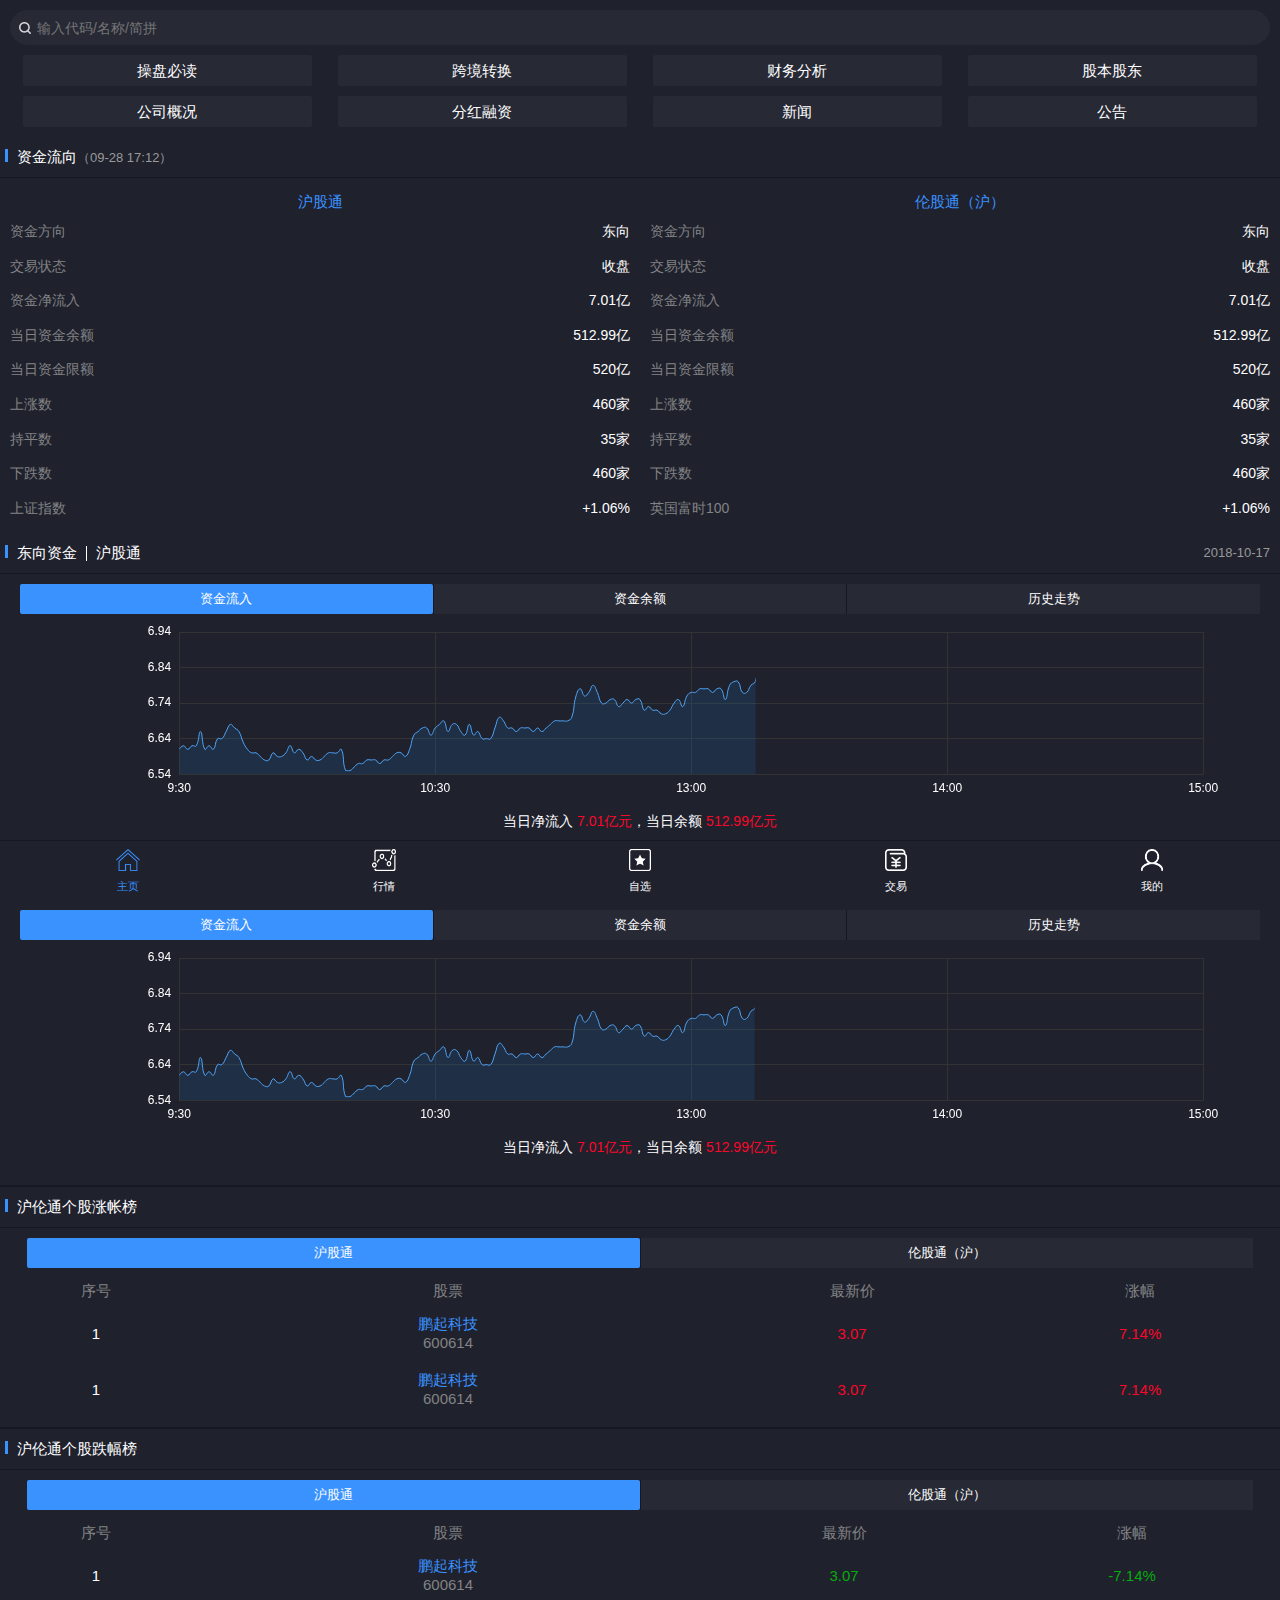
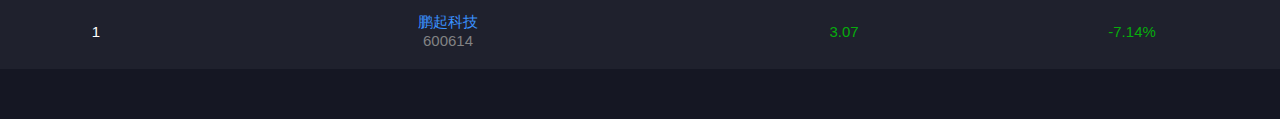
==== commit cf0e6303: "2" ====
--- a/index.html
+++ b/index.html
@@ -229,7 +229,7 @@
   <script type="text/javascript" src="./assets/js/config.js"></script>
   <script>
     window.onload = function () {
-      seajs.use('./js/index.js');
+      seajs.use('./assets/js/index.js');
     }
   </script>
 </body>
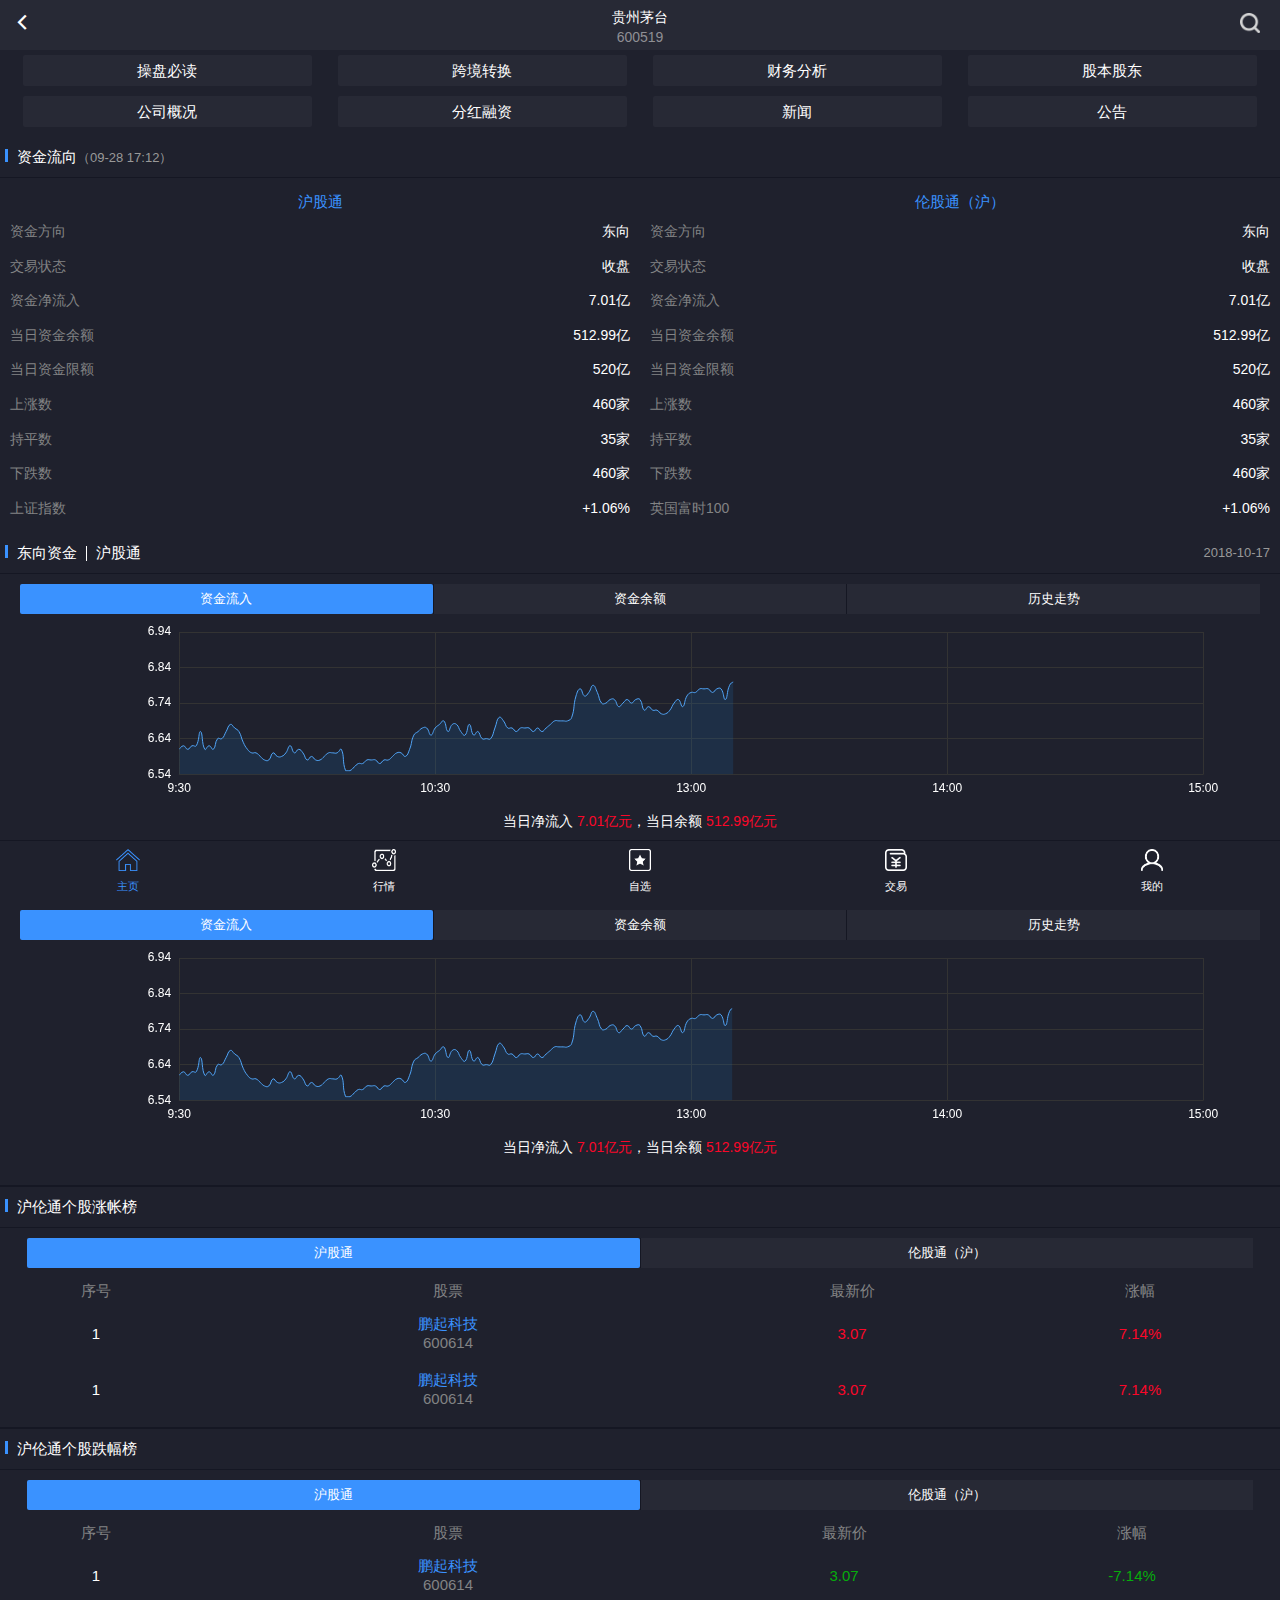
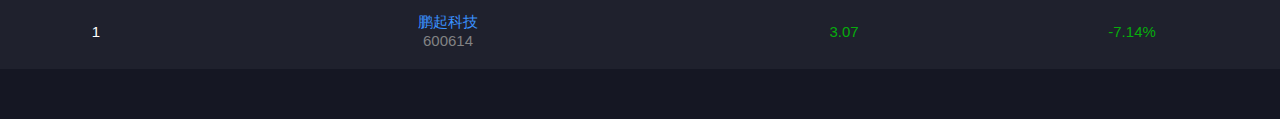
==== commit 88217f97: "header" ====
--- a/index.html
+++ b/index.html
@@ -12,11 +12,12 @@
 
 <body class="bg1">
   <div class="hlt-wrapper hlt-index">
-    <header id="header" class="m-header mui-bar mui-bar-nav">
-      <div class="search-wrapper pr"onclick="window.location.href='./search.html'">
-        <input type="text" class="search-ipt w-100" disabled  placeholder="输入代码/名称/简拼" >
-        <i class="m-icon m-icon-search"></i>
-      </div>
+    <header class="m-header mui-bar mui-bar-nav bg2 m-header2">
+      <h1 class="mui-title">贵州茅台<p class="code">600519</p></h1>
+      <a class="mui-action-back mui-icon mui-icon-left-nav mui-pull-left"></a>
+      <button class="mui-btn mui-btn-blue mui-btn-link mui-pull-right pt6 pr10"onclick="window.location.href='./search.html'">
+        <i class="m-icon m-icon-search2"></i>
+      </button>
     </header>
     <div class="mui-content bg1 pb50">
       <div class="m-panel bg3 pt11">
--- a/css/f_style.css
+++ b/css/f_style.css
@@ -3771,6 +3771,16 @@
   box-shadow: none;
   background-color: #1F212d;
   height: 55px; }
+
+.m-header2 {
+  background-color: #272935;
+  height: 50px; }
+  .m-header2 .mui-title, .m-header2 .mui-action-back {
+    color: #fff; }
+  .m-header2 .mui-title {
+    font-size: 14px;
+    line-height: 1.4;
+    margin-top: 8px; }
 
 .m-footer-bar {
   border-top: 1px solid #151723;
@@ -4392,11 +4402,16 @@
 .m-icon {
   display: inline-block; }
 
-.m-icon-search {
+.m-icon-search,
+.m-icon-search2 {
   width: 12px;
   height: 12px;
   background: url("../images/icon/search.png") center no-repeat;
   background-size: cover; }
+
+.m-icon-search2 {
+  width: 20px;
+  height: 20px; }
 
 .m-icon-pdf {
   width: 18px;
